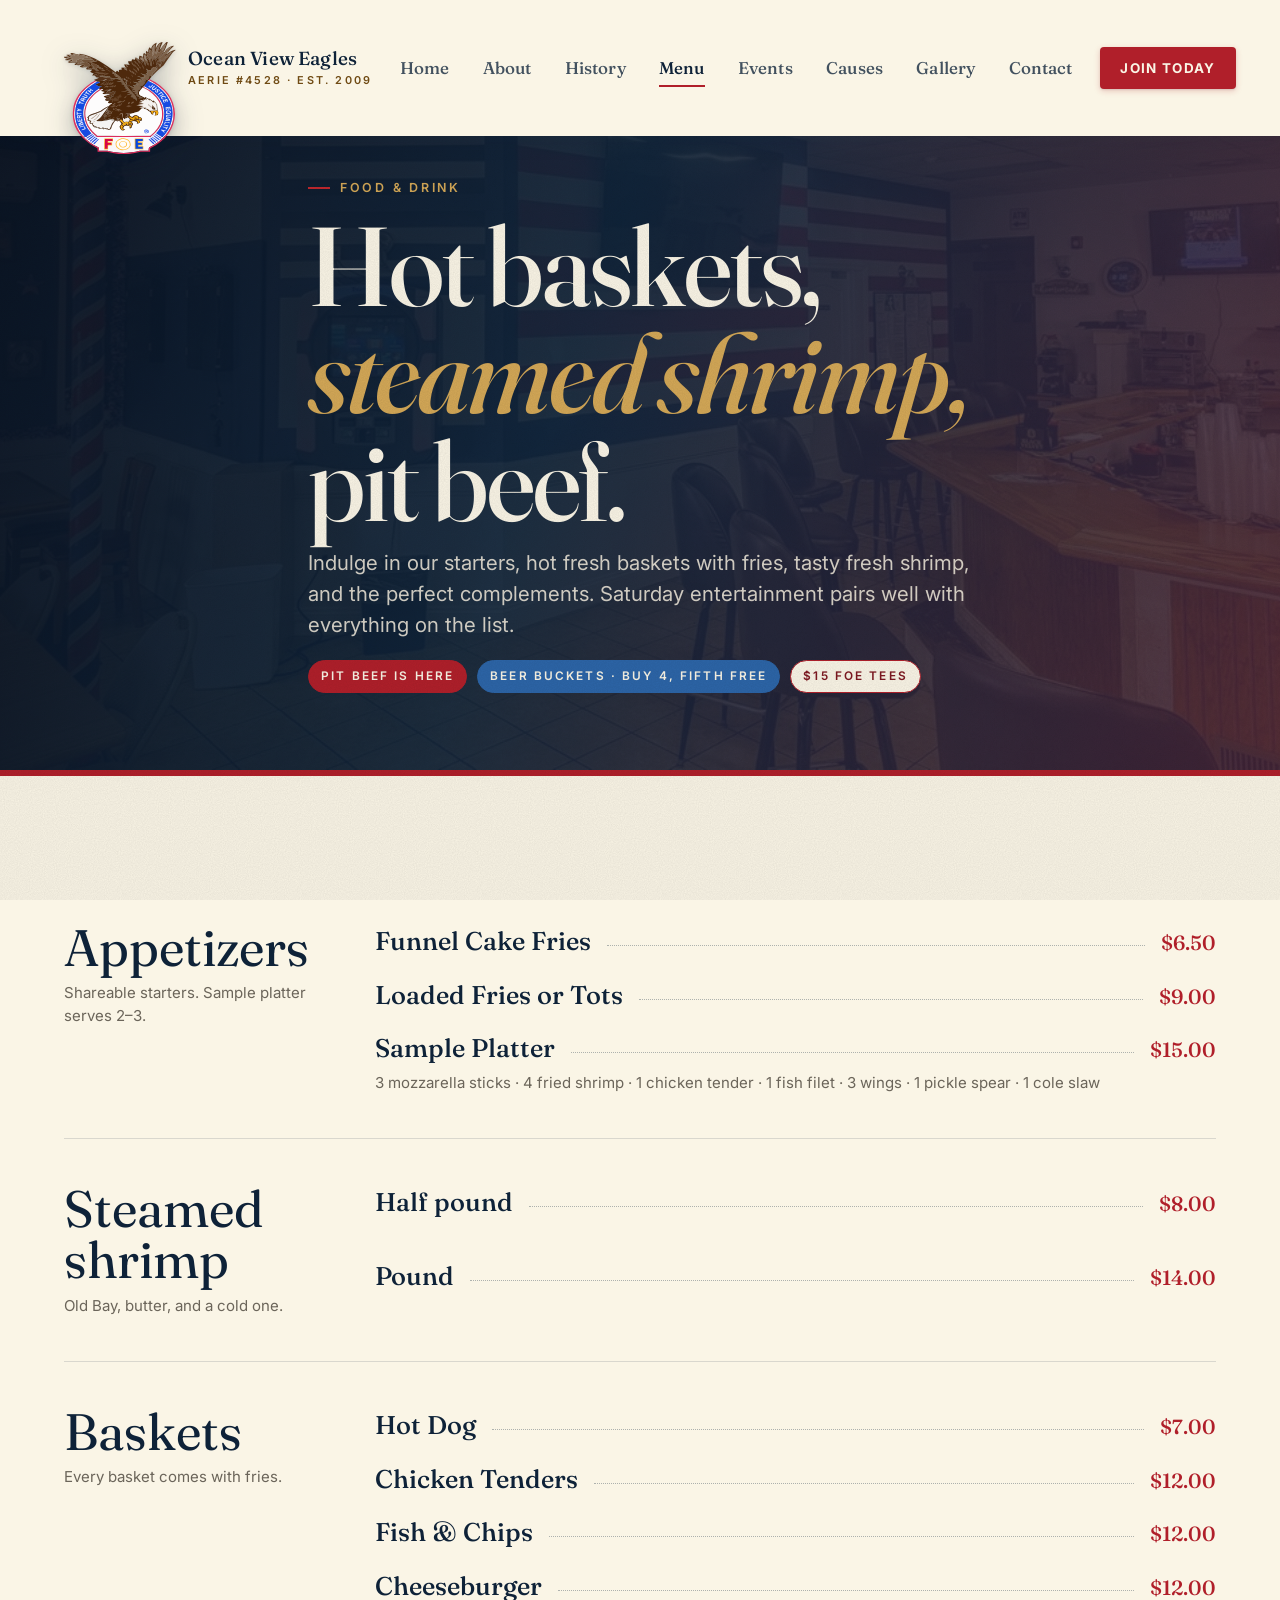
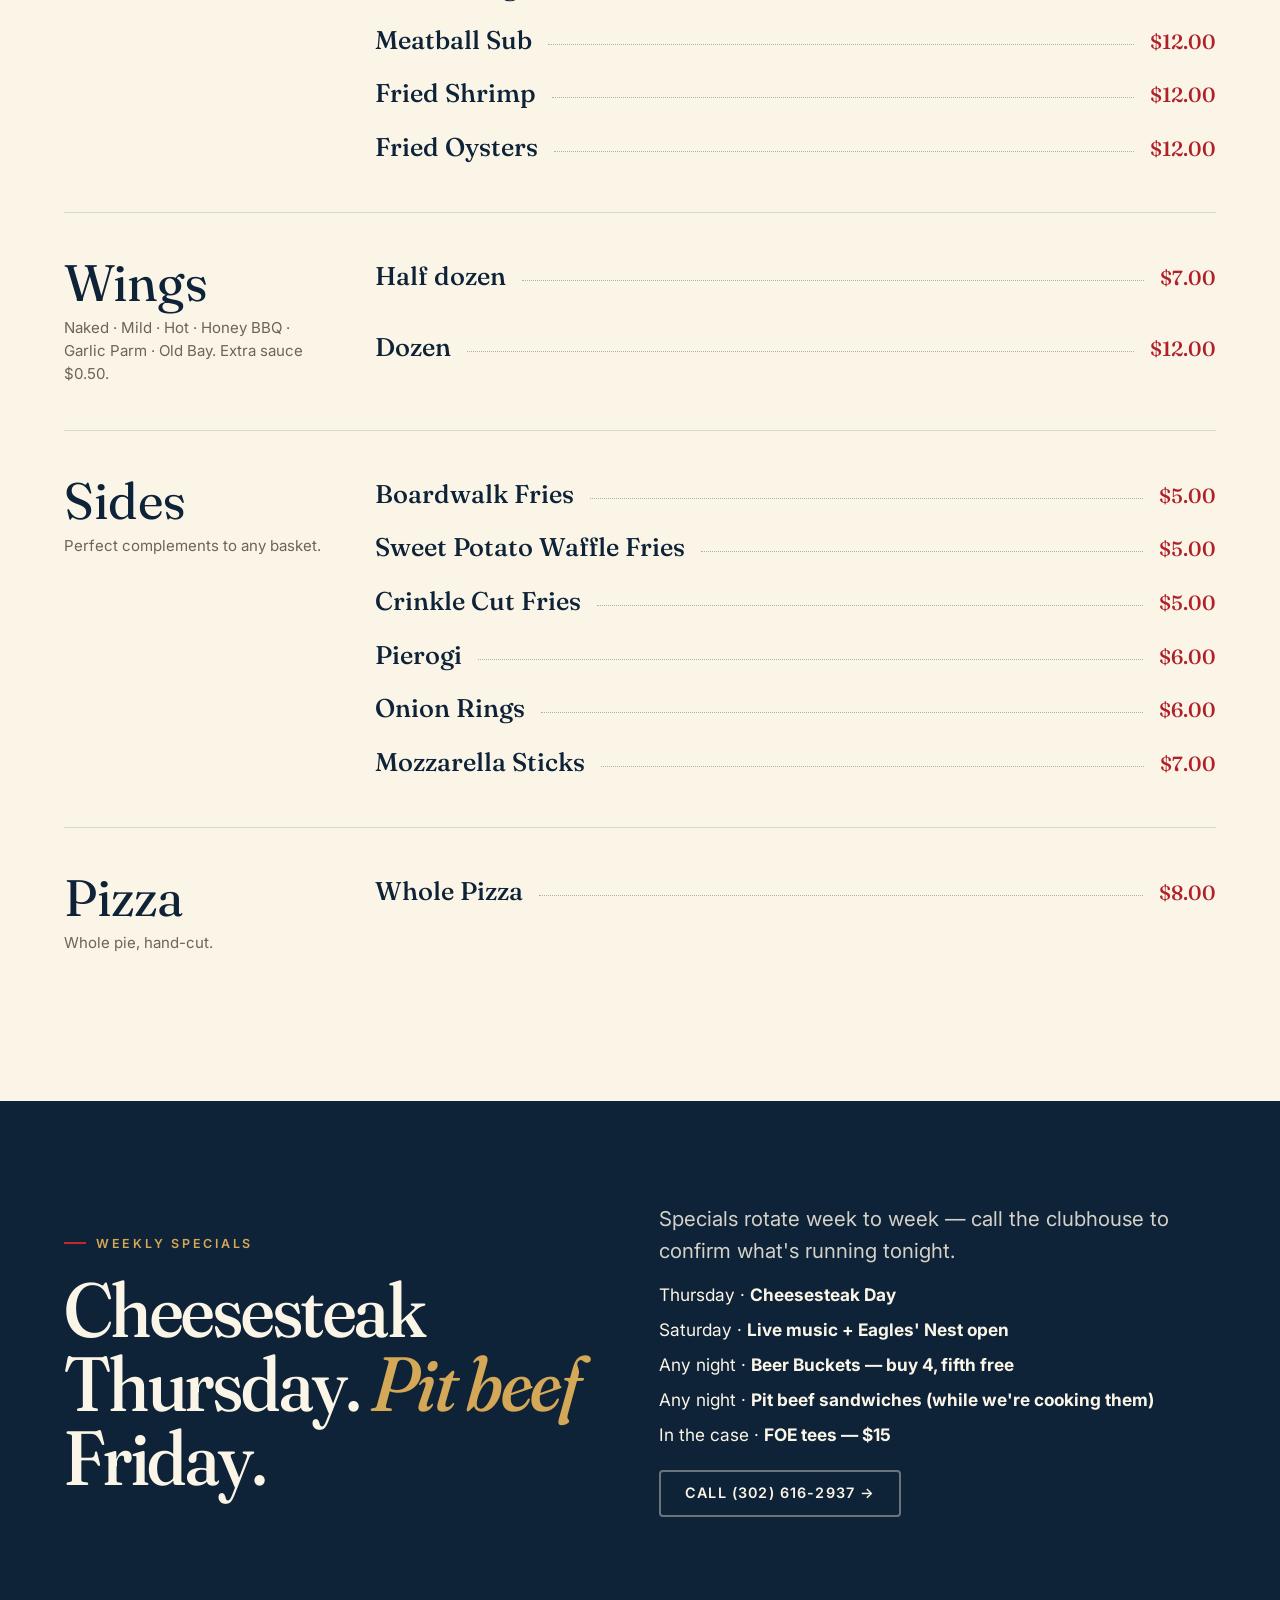
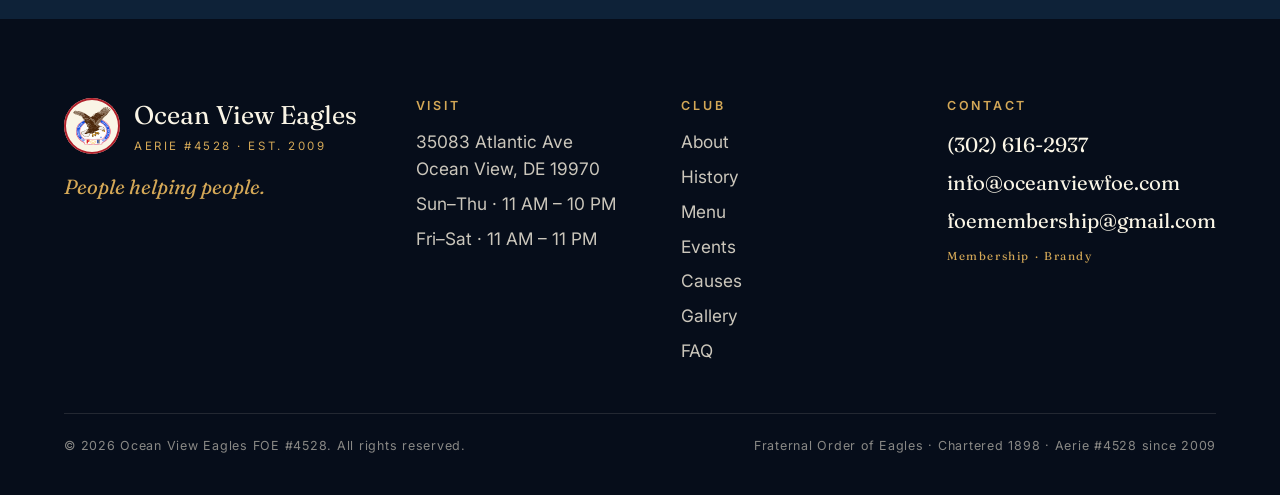
==== menu.html @ 16ee6c73 "Ocean View Eagles site — initial handover commit Co-Authored-By: Claude Fable 5 <noreply@anthropic.c" ====
<!doctype html>
<html lang="en">
<head>
<meta charset="utf-8">
<meta name="viewport" content="width=device-width, initial-scale=1">
<title>Menu · Ocean View Eagles #4528</title>
<meta name="description" content="Appetizers, baskets, wings, steamed shrimp, sides and pizza at Ocean View Eagles clubhouse. $15 FOE tees, pit beef, and Beer Buckets — buy four, fifth is free.">
<meta name="theme-color" content="#0E2238">
<meta property="og:title" content="Menu · Ocean View Eagles #4528">
<meta property="og:description" content="Baskets, wings, shrimp, pizza, and pit beef at Ocean View Eagles. Beer Buckets every night.">
<meta property="og:type" content="website">
<meta property="og:url" content="https://ove.muvebuilds.com/menu.html">
<meta property="og:image" content="https://ove.muvebuilds.com/assets/og/og-home.jpg">
<meta name="twitter:card" content="summary_large_image">
<meta name="twitter:title" content="Menu · Ocean View Eagles #4528">
<meta name="twitter:description" content="The full menu at Aerie #4528 — baskets, wings, shrimp, pit beef.">
<meta name="twitter:image" content="https://ove.muvebuilds.com/assets/og/og-home.jpg">
<link rel="preconnect" href="https://fonts.googleapis.com">
<link rel="preconnect" href="https://fonts.gstatic.com" crossorigin>
<link href="https://fonts.googleapis.com/css2?family=Fraunces:ital,opsz,wght,SOFT,WONK@0,9..144,400..600,0..100,0..1;1,9..144,400..600,0..100,0..1&family=Inter:wght@400;500;600;700&display=swap" rel="stylesheet">
<link rel="icon" href="assets/logos/logo.svg" type="image/svg+xml">
<link rel="stylesheet" href="assets/css/site.css?v=17">
</head>
<body>
<div class="grain" aria-hidden="true"></div>

<header class="nav">
  <div class="wrap nav__inner">
    <a href="index.html" class="nav__brand">
      <span class="nav__brand-seal"><img src="assets/logos/logo.svg" alt=""></span>
      <span>Ocean View Eagles<small>Aerie #4528 · Est. 2009</small></span>
    </a>
    <nav class="nav__menu" aria-label="Primary">
      <a class="nav__link" href="index.html">Home</a>
      <a class="nav__link" href="about.html">About</a>
      <a class="nav__link" href="history.html">History</a>
      <a class="nav__link" href="menu.html">Menu</a>
      <a class="nav__link" href="events.html">Events</a>
      <a class="nav__link" href="causes.html">Causes</a>
      <a class="nav__link" href="gallery.html">Gallery</a>
      <a class="nav__link" href="contact.html">Contact</a>
    </nav>
    <a class="nav__cta" href="contact.html">Join today</a>
    <button class="nav__burger" type="button" aria-label="Open menu" aria-expanded="false">
      <svg viewBox="0 0 24 24" fill="none" stroke="currentColor" stroke-width="2"><path d="M3 6h18M3 12h18M3 18h18"/></svg>
    </button>
  </div>
</header>

<section class="page-hero">
  <div class="page-hero__img-wrap"><img class="page-hero__img" src="assets/photos/club-gathering.jpg" alt=""></div>
  <div class="wrap page-hero__inner">
    <span class="eyebrow eyebrow--on-dark">Food & drink</span>
    <h1 class="page-hero__title">Hot baskets, <em>steamed shrimp,</em> pit beef.</h1>
    <p class="page-hero__sub">Indulge in our starters, hot fresh baskets with fries, tasty fresh shrimp, and the perfect complements. Saturday entertainment pairs well with everything on the list.</p>
    <div class="page-hero__meta">
      <span class="pill pill--solid-red">Pit beef is here</span>
      <span class="pill pill--solid-blue">Beer Buckets · buy 4, fifth free</span>
      <span class="pill">$15 FOE tees</span>
    </div>
  </div>
</section>

<section class="section section--paper">
  <div class="wrap">
    <div class="menu-category">
      <div>
        <h2 class="menu-category__heading">Appetizers</h2>
        <p class="menu-category__note">Shareable starters. Sample platter serves 2–3.</p>
      </div>
      <div class="menu-list">
        <div class="menu-row"><span class="menu-row__name">Funnel Cake Fries</span><span class="menu-row__dots"></span><span class="menu-row__price">$6.50</span></div>
        <div class="menu-row"><span class="menu-row__name">Loaded Fries or Tots</span><span class="menu-row__dots"></span><span class="menu-row__price">$9.00</span></div>
        <div>
          <div class="menu-row"><span class="menu-row__name">Sample Platter</span><span class="menu-row__dots"></span><span class="menu-row__price">$15.00</span></div>
          <span class="menu-row__note">3 mozzarella sticks · 4 fried shrimp · 1 chicken tender · 1 fish filet · 3 wings · 1 pickle spear · 1 cole slaw</span>
        </div>
      </div>
    </div>

    <div class="menu-category">
      <div>
        <h2 class="menu-category__heading">Steamed shrimp</h2>
        <p class="menu-category__note">Old Bay, butter, and a cold one.</p>
      </div>
      <div class="menu-list">
        <div class="menu-row"><span class="menu-row__name">Half pound</span><span class="menu-row__dots"></span><span class="menu-row__price">$8.00</span></div>
        <div class="menu-row"><span class="menu-row__name">Pound</span><span class="menu-row__dots"></span><span class="menu-row__price">$14.00</span></div>
      </div>
    </div>

    <div class="menu-category">
      <div>
        <h2 class="menu-category__heading">Baskets</h2>
        <p class="menu-category__note">Every basket comes with fries.</p>
      </div>
      <div class="menu-list">
        <div class="menu-row"><span class="menu-row__name">Hot Dog</span><span class="menu-row__dots"></span><span class="menu-row__price">$7.00</span></div>
        <div class="menu-row"><span class="menu-row__name">Chicken Tenders</span><span class="menu-row__dots"></span><span class="menu-row__price">$12.00</span></div>
        <div class="menu-row"><span class="menu-row__name">Fish & Chips</span><span class="menu-row__dots"></span><span class="menu-row__price">$12.00</span></div>
        <div class="menu-row"><span class="menu-row__name">Cheeseburger</span><span class="menu-row__dots"></span><span class="menu-row__price">$12.00</span></div>
        <div class="menu-row"><span class="menu-row__name">Meatball Sub</span><span class="menu-row__dots"></span><span class="menu-row__price">$12.00</span></div>
        <div class="menu-row"><span class="menu-row__name">Fried Shrimp</span><span class="menu-row__dots"></span><span class="menu-row__price">$12.00</span></div>
        <div class="menu-row"><span class="menu-row__name">Fried Oysters</span><span class="menu-row__dots"></span><span class="menu-row__price">$12.00</span></div>
      </div>
    </div>

    <div class="menu-category">
      <div>
        <h2 class="menu-category__heading">Wings</h2>
        <p class="menu-category__note">Naked · Mild · Hot · Honey BBQ · Garlic Parm · Old Bay. Extra sauce $0.50.</p>
      </div>
      <div class="menu-list">
        <div class="menu-row"><span class="menu-row__name">Half dozen</span><span class="menu-row__dots"></span><span class="menu-row__price">$7.00</span></div>
        <div class="menu-row"><span class="menu-row__name">Dozen</span><span class="menu-row__dots"></span><span class="menu-row__price">$12.00</span></div>
      </div>
    </div>

    <div class="menu-category">
      <div>
        <h2 class="menu-category__heading">Sides</h2>
        <p class="menu-category__note">Perfect complements to any basket.</p>
      </div>
      <div class="menu-list">
        <div class="menu-row"><span class="menu-row__name">Boardwalk Fries</span><span class="menu-row__dots"></span><span class="menu-row__price">$5.00</span></div>
        <div class="menu-row"><span class="menu-row__name">Sweet Potato Waffle Fries</span><span class="menu-row__dots"></span><span class="menu-row__price">$5.00</span></div>
        <div class="menu-row"><span class="menu-row__name">Crinkle Cut Fries</span><span class="menu-row__dots"></span><span class="menu-row__price">$5.00</span></div>
        <div class="menu-row"><span class="menu-row__name">Pierogi</span><span class="menu-row__dots"></span><span class="menu-row__price">$6.00</span></div>
        <div class="menu-row"><span class="menu-row__name">Onion Rings</span><span class="menu-row__dots"></span><span class="menu-row__price">$6.00</span></div>
        <div class="menu-row"><span class="menu-row__name">Mozzarella Sticks</span><span class="menu-row__dots"></span><span class="menu-row__price">$7.00</span></div>
      </div>
    </div>

    <div class="menu-category">
      <div>
        <h2 class="menu-category__heading">Pizza</h2>
        <p class="menu-category__note">Whole pie, hand-cut.</p>
      </div>
      <div class="menu-list">
        <div class="menu-row"><span class="menu-row__name">Whole Pizza</span><span class="menu-row__dots"></span><span class="menu-row__price">$8.00</span></div>
      </div>
    </div>
  </div>
</section>

<section class="section section--navy">
  <div class="wrap g2" style="align-items:center;">
    <div class="fade-up">
      <span class="eyebrow eyebrow--on-dark">Weekly specials</span>
      <h2 class="display display--large" style="color:var(--paper); margin-top:20px;">
        Cheesesteak Thursday. <em class="serif-italic" style="color:var(--gold-soft);">Pit beef</em> Friday.
      </h2>
    </div>
    <div class="fade-up fade-up-d-200">
      <p class="lede" style="color:rgba(246,239,223,.86);">Specials rotate week to week — call the clubhouse to confirm what's running tonight.</p>
      <ul class="foot__list" style="margin-top:16px; color:var(--paper);">
        <li>Thursday · <strong>Cheesesteak Day</strong></li>
        <li>Saturday · <strong>Live music + Eagles' Nest open</strong></li>
        <li>Any night · <strong>Beer Buckets — buy 4, fifth free</strong></li>
        <li>Any night · <strong>Pit beef sandwiches (while we're cooking them)</strong></li>
        <li>In the case · <strong>FOE tees — $15</strong></li>
      </ul>
      <div style="margin-top:22px;">
        <a class="btn btn--ghost-light" href="tel:+13026162937">Call (302) 616-2937 →</a>
      </div>
    </div>
  </div>
</section>

<footer class="foot">
  <div class="wrap">
    <div class="foot__grid">
      <div class="foot__brand">
        <div class="foot__brand-row">
          <span class="foot__brand-seal"><img src="assets/logos/logo.svg" alt=""></span>
          <span class="foot__brand-name">Ocean View Eagles<small>Aerie #4528 · Est. 2009</small></span>
        </div>
        <p class="foot__tag">People helping people.</p>
      </div>
      <div>
        <h4 class="foot__h">Visit</h4>
        <ul class="foot__list">
          <li><a href="https://maps.google.com/?q=35083+Atlantic+Ave+Ocean+View+DE" target="_blank" rel="noopener">35083 Atlantic Ave<br>Ocean View, DE 19970</a></li>
          <li>Sun–Thu · 11 AM – 10 PM</li>
          <li>Fri–Sat · 11 AM – 11 PM</li>
        </ul>
      </div>
      <div>
        <h4 class="foot__h">Club</h4>
        <ul class="foot__list">
          <li><a href="about.html">About</a></li>
          <li><a href="history.html">History</a></li>
          <li><a href="menu.html">Menu</a></li>
          <li><a href="events.html">Events</a></li>
          <li><a href="causes.html">Causes</a></li>
          <li><a href="gallery.html">Gallery</a></li>
          <li><a href="faq.html">FAQ</a></li>
        </ul>
      </div>
      <div class="foot__contact">
        <h4 class="foot__h">Contact</h4>
        <a href="tel:+13026162937">(302) 616-2937</a>
        <a href="mailto:info@oceanviewfoe.com">info@oceanviewfoe.com</a>
        <a href="mailto:foemembership@gmail.com">foemembership@gmail.com<br><span style="font-size:.72rem; letter-spacing:.14em; color:var(--gold-soft);">Membership · Brandy</span></a>
      </div>
    </div>
    <div class="foot__legal">
      <span>© <span data-year>2026</span> Ocean View Eagles FOE #4528. All rights reserved.</span>
      <span>Fraternal Order of Eagles · Chartered 1898 · Aerie #4528 since 2009</span>
    </div>
  </div>
</footer>

<script src="assets/js/site.js?v=15"></script>
</body>
</html>
---- assets/css/site.css ----
/* ========================================================================
   OCEAN VIEW EAGLES #4528 — SITE CSS
   Palette rule zero: RED · WHITE · BLUE (FOE / fraternal / Americana).
   Tokens live here; design-system/index.html renders them visibly.
   ======================================================================== */

/* ---------- TOKENS ---------- */
:root {
  /* Red-white-blue heritage core */
  --red-oxblood:   #B01F2A;
  --red-flag:      #C1272D;
  --red-deep:      #7E1820;
  --blue-heritage: #2C65A8;
  --blue-navy:     #0E2238;
  --blue-ink:      #060D1A;
  --white-pure:    #FFFFFF;
  --parchment:     #F6EFDF;
  --paper:         #FAF5E6;
  --paper-deep:    #E8DDBF;

  /* Accents — never lead */
  --brass:         #B8862E;
  --gold-soft:     #D4A857;
  --gold-deep:     #6F4A13;   /* AA ≥ 5.0 on paper */

  /* Neutrals */
  --ink:           #0A0A0A;
  --char:          #1A1A1A;
  --slate:         #3A3A3A;
  --stone:         #6B655A;
  --bone:          #EEE7D3;
  --line:          rgba(14,34,56,.14);
  --line-strong:   rgba(14,34,56,.32);

  /* Type */
  --f-display: "Fraunces", "Playfair Display", Georgia, serif;
  --f-body:    "Inter", -apple-system, BlinkMacSystemFont, "Segoe UI", Helvetica, Arial, sans-serif;

  /* Fluid scale */
  --fs-xs:   clamp(.72rem, .7rem + .1vw, .82rem);
  --fs-sm:   clamp(.84rem, .82rem + .15vw, .95rem);
  --fs-md:   clamp(.98rem, .95rem + .2vw, 1.08rem);
  --fs-lg:   clamp(1.1rem, 1.05rem + .3vw, 1.28rem);
  --fs-xl:   clamp(1.3rem, 1.2rem + .5vw, 1.6rem);
  --fs-2xl:  clamp(1.65rem, 1.4rem + 1.2vw, 2.2rem);
  --fs-3xl:  clamp(2.1rem, 1.6rem + 2.5vw, 3.2rem);
  --fs-4xl:  clamp(2.8rem, 2rem + 4vw, 4.8rem);
  --fs-5xl:  clamp(3.6rem, 2.4rem + 6vw, 7rem);
  --fs-6xl:  clamp(4.4rem, 2.6rem + 9vw, 10rem);

  /* Spacing */
  --px: clamp(24px, 5vw, 96px);
  --py-sm: clamp(48px, 6vw, 80px);
  --py-md: clamp(72px, 8vw, 128px);
  --py-lg: clamp(96px, 10vw, 180px);

  /* Radii (sharp americana — minimal rounding) */
  --r-xs: 2px;
  --r-sm: 4px;
  --r-md: 8px;

  /* Shadows */
  --sh-sm: 0 1px 2px rgba(6,13,26,.08), 0 2px 6px rgba(6,13,26,.06);
  --sh-md: 0 6px 18px rgba(6,13,26,.12), 0 2px 6px rgba(6,13,26,.08);
  --sh-lg: 0 18px 46px rgba(6,13,26,.16), 0 4px 12px rgba(6,13,26,.08);

  /* Transitions */
  --t-snap: 150ms cubic-bezier(.2,.7,.3,1);
  --t-base: 280ms cubic-bezier(.2,.7,.3,1);
  --t-slow: 560ms cubic-bezier(.2,.7,.3,1);

  --nav-h: 76px;
}

/* ---------- RESET ---------- */
*, *::before, *::after { box-sizing: border-box; }
html { -webkit-text-size-adjust: 100%; scroll-behavior: smooth; }
body {
  margin: 0;
  font-family: var(--f-body);
  font-size: var(--fs-md);
  line-height: 1.55;
  color: var(--ink);
  background: var(--paper);
  -webkit-font-smoothing: antialiased;
  -moz-osx-font-smoothing: grayscale;
  text-rendering: optimizeLegibility;
}
img, svg, video { display: block; max-width: 100%; height: auto; }
button { font: inherit; color: inherit; cursor: pointer; border: 0; background: transparent; }
a { color: inherit; text-decoration: none; transition: color var(--t-base); }
ul, ol { margin: 0; padding: 0; list-style: none; }
h1, h2, h3, h4, h5, h6, p { margin: 0; }

/* ---------- TYPOGRAPHY ---------- */
.eyebrow {
  font-family: var(--f-body);
  font-size: var(--fs-xs);
  font-weight: 600;
  letter-spacing: .22em;
  text-transform: uppercase;
  color: var(--gold-deep);
  display: inline-flex;
  align-items: center;
  gap: 10px;
}
.eyebrow::before {
  content: "";
  width: 22px;
  height: 2px;
  background: var(--red-oxblood);
}
.eyebrow--on-dark { color: var(--gold-soft); }
.eyebrow--on-dark::before { background: var(--red-flag); }

.display {
  font-family: var(--f-display);
  font-weight: 500;
  font-optical-sizing: auto;
  font-variation-settings: "opsz" 144, "SOFT" 50, "WONK" 0;
  line-height: .96;
  letter-spacing: -.02em;
  color: var(--blue-navy);
}
.display--mega     { font-size: var(--fs-6xl); }
.display--huge     { font-size: var(--fs-5xl); }
.display--large    { font-size: var(--fs-4xl); }
.display--medium   { font-size: var(--fs-3xl); line-height: 1.02; }
.display--small    { font-size: var(--fs-2xl); line-height: 1.05; }
.display--italic   { font-style: italic; font-variation-settings: "opsz" 144, "SOFT" 100, "WONK" 1; }

.lede {
  font-family: var(--f-body);
  font-size: var(--fs-lg);
  line-height: 1.55;
  color: var(--slate);
}
.body-lg { font-size: var(--fs-lg); }
.body-sm { font-size: var(--fs-sm); color: var(--slate); }

.rev-line {
  display: block;
  overflow: hidden;
  padding: .08em 0 .22em;
}
.rev-line > span {
  display: inline-block;
  transform: translateY(105%);
  transition: transform 900ms cubic-bezier(.2,.7,.3,1);
}
.rev-in .rev-line > span,
.rev-line.rev-in > span { transform: translateY(0); }

.serif-italic { font-family: var(--f-display); font-style: italic; }

/* ---------- LAYOUT ---------- */
.wrap {
  width: 100%;
  max-width: 1440px;
  margin-inline: auto;
  padding-inline: var(--px);
}
.wrap--narrow { max-width: 980px; }
.wrap--wide   { max-width: 1680px; }

.section {
  /* NOTE: use long-hand padding so .wrap gutters never get reset */
  padding-top: var(--py-md);
  padding-bottom: var(--py-md);
  position: relative;
}
.section--sm { padding-top: var(--py-sm); padding-bottom: var(--py-sm); }
.section--lg { padding-top: var(--py-lg); padding-bottom: var(--py-lg); }
.section--paper    { background: var(--paper); color: var(--ink); }
.section--parchment{ background: var(--parchment); color: var(--ink); }
.section--navy     { background: var(--blue-navy); color: var(--paper); }
.section--ink      { background: var(--blue-ink); color: var(--paper); }
.section--red      { background: var(--red-oxblood); color: var(--paper); }
.section--bone     { background: var(--bone); color: var(--ink); }

.tricolor-divider {
  height: 8px;
  display: flex;
  width: 100%;
}
.tricolor-divider > span { flex: 1 1 0; }
.tricolor-divider > span:nth-child(1) { background: var(--red-oxblood); }
.tricolor-divider > span:nth-child(2) { background: var(--paper); }
.tricolor-divider > span:nth-child(3) { background: var(--blue-heritage); }
.section--navy .tricolor-divider > span:nth-child(2),
.section--ink  .tricolor-divider > span:nth-child(2),
.section--red  .tricolor-divider > span:nth-child(2) { background: var(--parchment); }

/* ---------- GRAIN ---------- */
.grain {
  position: fixed;
  inset: 0;
  pointer-events: none;
  z-index: 9;
  mix-blend-mode: multiply;
  opacity: .35;
  background-image: url("data:image/svg+xml;utf8,<svg xmlns='http://www.w3.org/2000/svg' width='180' height='180'><filter id='n'><feTurbulence type='fractalNoise' baseFrequency='0.92' numOctaves='2' stitchTiles='stitch'/><feColorMatrix values='0 0 0 0 0  0 0 0 0 0  0 0 0 0 0  0 0 0 0.42 0'/></filter><rect width='100%' height='100%' filter='url(%23n)' opacity='0.55'/></svg>");
}

/* ---------- NAV ---------- */
.nav {
  position: fixed;
  inset: 0 0 auto 0;
  z-index: 50;
  background: var(--paper);
  color: var(--blue-navy);
  box-shadow: 0 1px 0 rgba(14, 34, 56, .08), 0 6px 22px rgba(14, 34, 56, .07);
  transition: box-shadow var(--t-base);
  overflow: visible;
}
.nav--scrolled {
  box-shadow: 0 1px 0 rgba(14, 34, 56, .1), 0 10px 28px rgba(14, 34, 56, .12);
}
.nav__inner {
  min-height: var(--nav-h);
  display: flex;
  align-items: center;
  justify-content: space-between;
  gap: clamp(12px, 2vw, 24px);
  padding-block: 12px;
}
.nav__brand {
  display: flex;
  align-items: center;
  gap: 12px;
  font-family: var(--f-display);
  font-weight: 500;
  font-size: 1.18rem;
  letter-spacing: .01em;
  color: var(--blue-navy);
  white-space: nowrap;
  flex: 0 0 auto;
  min-width: 0;
}
.nav__brand > span:last-child {
  display: flex;
  flex-direction: column;
  line-height: 1.1;
}
.nav__brand-seal {
  width: 112px;
  height: 112px;
  display: grid;
  place-items: center;
  flex: 0 0 112px;
  background: transparent;
  border: 0;
  box-shadow: none;
  border-radius: 0;
  transform: translateY(30px);
  pointer-events: auto;
}
.nav__brand-seal img {
  width: 112px;
  height: 112px;
  filter: drop-shadow(0 8px 14px rgba(14,34,56,.28)) drop-shadow(0 1px 2px rgba(14,34,56,.2));
}
.nav__brand small {
  display: block;
  font-family: var(--f-body);
  font-weight: 600;
  font-size: .68rem;
  letter-spacing: .2em;
  text-transform: uppercase;
  color: var(--gold-deep);
  white-space: nowrap;
  margin-top: 6px;
}
.nav__brand > span:last-child { line-height: 1.05; }
:root { --nav-h: 76px; }
@media (max-width: 1040px) {
  .nav__brand-seal { width: 96px; height: 96px; flex-basis: 96px; transform: translateY(24px); }
  .nav__brand-seal img { width: 96px; height: 96px; }
}
/* Mobile: no overhang — logo sits inside the header, normal vertical center */
@media (max-width: 900px) {
  .nav__brand-seal {
    width: 48px;
    height: 48px;
    flex-basis: 48px;
    transform: none;
  }
  .nav__brand-seal img {
    width: 48px;
    height: 48px;
    filter: drop-shadow(0 1px 2px rgba(14,34,56,.18));
  }
  .hero { padding-top: calc(var(--nav-h) + 24px); }
  .page-hero { padding-top: calc(var(--nav-h) + clamp(32px, 6vw, 56px)); }
}
@media (max-width: 1180px) {
  .nav__brand { font-size: 1rem; gap: 10px; }
  .nav__brand small { font-size: .62rem; letter-spacing: .16em; }
}
@media (max-width: 1040px) {
  .nav__brand small { display: none; }
}
.nav__menu {
  display: flex;
  gap: clamp(14px, 2vw, 28px);
  align-items: center;
}
.nav__link {
  font-family: var(--f-display);
  font-size: 1.06rem;
  font-weight: 500;
  letter-spacing: .005em;
  color: rgba(14, 34, 56, .78);
  padding: 10px 4px;
  position: relative;
}
.nav__link::after {
  content: "";
  position: absolute;
  left: 4px;
  right: 4px;
  bottom: 4px;
  height: 2px;
  background: var(--red-oxblood);
  transform: scaleX(0);
  transform-origin: left center;
  transition: transform var(--t-base);
}
.nav__link:hover { color: var(--red-oxblood); }
.nav__link:hover::after,
.nav__link[aria-current="page"]::after { transform: scaleX(1); }
.nav__link[aria-current="page"] { color: var(--blue-navy); }
.nav__cta {
  display: inline-flex;
  align-items: center;
  gap: 8px;
  background: var(--red-oxblood);
  color: var(--paper);
  padding: 11px 20px;
  border-radius: var(--r-sm);
  font-family: var(--f-body);
  font-weight: 700;
  font-size: .84rem;
  letter-spacing: .1em;
  text-transform: uppercase;
  box-shadow: 0 2px 6px rgba(176,31,42,.22), 0 1px 2px rgba(14,34,56,.1);
  transition: transform var(--t-base), background-color var(--t-base), box-shadow var(--t-base);
  white-space: nowrap;
  flex: 0 0 auto;
}
.nav__cta:hover {
  background: var(--red-flag);
  transform: translateY(-1px);
  box-shadow: var(--sh-md);
}
.nav__burger { display: none; }

/* Injected mobile-drawer footer — hidden by default (only shows inside the mobile drawer) */
.nav__menu-foot { display: none; }

/* Burger — only visible on small */
@media (max-width: 900px) {
  .nav__burger {
    display: flex;
    align-items: center;
    justify-content: center;
    width: 44px;
    height: 44px;
    padding: 0;
    background: var(--blue-navy);
    color: var(--paper);
    border-radius: 6px;
    border: 2px solid var(--blue-navy);
    box-shadow: var(--sh-sm);
    position: relative;
    z-index: 60;
    transition: background var(--t-base), border-color var(--t-base), color var(--t-base);
  }
  .nav__burger-bars {
    width: 20px;
    height: 14px;
    position: relative;
    display: block;
    flex: 0 0 auto;
  }
  .nav__burger-bars::before,
  .nav__burger-bars::after,
  .nav__burger-bars > span {
    content: "";
    position: absolute;
    left: 0;
    right: 0;
    height: 2.4px;
    background: currentColor;
    border-radius: 2px;
    transition: transform var(--t-base), opacity var(--t-base), top var(--t-base), bottom var(--t-base), background var(--t-base);
  }
  .nav__burger-bars::before { top: 0; }
  .nav__burger-bars > span   { top: calc(50% - 1.2px); }
  .nav__burger-bars::after  { bottom: 0; }
  .nav__burger[aria-expanded="true"] {
    background: var(--red-oxblood);
    border-color: var(--red-oxblood);
    color: var(--paper);
  }
  .nav__burger[aria-expanded="true"] .nav__burger-bars::before {
    top: calc(50% - 1.2px); transform: rotate(45deg);
  }
  .nav__burger[aria-expanded="true"] .nav__burger-bars::after {
    bottom: calc(50% - 1.2px); transform: rotate(-45deg);
  }
  .nav__burger[aria-expanded="true"] .nav__burger-bars > span { opacity: 0; }

  /* Close the main menu — we'll open it as a drawer */
  .nav__menu { display: none; }

  /* Drawer — !important because desktop .nav__menu sets align-items:center */
  .nav__menu.is-open {
    display: flex !important;
    flex-direction: column !important;
    align-items: stretch !important;
    justify-content: flex-start !important;
    position: fixed !important;
    inset: var(--nav-h) 0 0 0 !important;
    width: 100vw;
    height: calc(100vh - var(--nav-h));
    max-height: calc(100vh - var(--nav-h));
    background: var(--blue-ink);
    padding: 10px 0 0;
    margin: 0;
    gap: 0;
    box-shadow: 0 20px 50px rgba(0,0,0,.4);
    overflow-y: auto;
    overscroll-behavior: contain;
    border-top: 4px solid var(--red-oxblood);
    z-index: 55;
  }
  .nav__menu.is-open::before {
    content: "";
    display: block;
    height: 2px;
    margin: 0 0 8px;
    background: linear-gradient(90deg, var(--red-oxblood) 0 33%, var(--paper) 33% 66%, var(--blue-heritage) 66% 100%);
    opacity: .7;
  }
  .nav__menu.is-open .nav__link {
    display: flex;
    align-items: center;
    justify-content: space-between;
    padding: 18px var(--px);
    font-family: var(--f-display);
    font-size: 1.55rem;
    font-weight: 500;
    color: var(--paper);
    letter-spacing: -.01em;
    border-bottom: 1px solid rgba(246, 239, 223, .08);
    line-height: 1.15;
    opacity: 0;
    transform: translateX(-14px);
    animation: drawer-in 400ms cubic-bezier(.2,.7,.3,1) forwards;
  }
  .nav__menu.is-open .nav__link:nth-child(1) { animation-delay: 50ms; }
  .nav__menu.is-open .nav__link:nth-child(2) { animation-delay: 90ms; }
  .nav__menu.is-open .nav__link:nth-child(3) { animation-delay: 130ms; }
  .nav__menu.is-open .nav__link:nth-child(4) { animation-delay: 170ms; }
  .nav__menu.is-open .nav__link:nth-child(5) { animation-delay: 210ms; }
  .nav__menu.is-open .nav__link:nth-child(6) { animation-delay: 250ms; }
  .nav__menu.is-open .nav__link:nth-child(7) { animation-delay: 290ms; }
  .nav__menu.is-open .nav__link:nth-child(8) { animation-delay: 330ms; }

  .nav__menu.is-open .nav__link::after {
    content: "→";
    color: var(--gold-soft);
    font-size: 1.1rem;
    font-family: var(--f-body);
    opacity: .5;
    transition: transform var(--t-base), opacity var(--t-base);
    position: static;
    background: none;
    transform: none;
  }
  .nav__menu.is-open .nav__link:hover { background: rgba(176, 31, 42, .22); color: var(--paper); }
  .nav__menu.is-open .nav__link:hover::after { transform: translateX(4px); opacity: 1; }
  .nav__menu.is-open .nav__link[aria-current="page"] {
    background: rgba(176, 31, 42, .14);
  }
  .nav__menu.is-open .nav__link[aria-current="page"]::after { color: var(--red-flag); opacity: 1; }

  .nav__menu.is-open .nav__menu-foot {
    display: grid;
    margin-top: auto;
    padding: 24px var(--px) calc(24px + env(safe-area-inset-bottom));
    background: rgba(6, 13, 26, .4);
    border-top: 1px solid rgba(246, 239, 223, .08);
    gap: 18px;
    opacity: 0;
    transform: translateY(8px);
    animation: drawer-in 400ms cubic-bezier(.2,.7,.3,1) forwards;
    animation-delay: 340ms;
  }
  .nav__menu-foot__cta {
    display: flex;
    align-items: center;
    justify-content: center;
    gap: 8px;
    background: var(--red-oxblood);
    color: var(--paper);
    padding: 16px 22px;
    border-radius: 6px;
    font-family: var(--f-body);
    font-weight: 700;
    font-size: .9rem;
    letter-spacing: .12em;
    text-transform: uppercase;
    box-shadow: var(--sh-md);
  }
  .nav__menu-foot__cta::after {
    content: "→";
    color: var(--paper);
  }
  .nav__menu-foot__contact {
    display: grid;
    gap: 6px;
    font-family: var(--f-body);
    font-size: .92rem;
    color: rgba(246, 239, 223, .75);
  }
  .nav__menu-foot__contact a { color: var(--paper); font-weight: 600; }
  .nav__menu-foot__contact small {
    display: block;
    margin-top: 6px;
    font-size: .72rem;
    letter-spacing: .22em;
    text-transform: uppercase;
    color: var(--gold-soft);
  }

  @keyframes drawer-in {
    to { opacity: 1; transform: translateX(0) translateY(0); }
  }

  body.nav-open { overflow: hidden; }
}

@media (max-width: 720px) {
  .nav__cta { display: none; }
}

/* ---------- BUTTONS ---------- */
.btn {
  display: inline-flex;
  align-items: center;
  gap: 10px;
  padding: 14px 24px;
  font-family: var(--f-body);
  font-weight: 600;
  font-size: .9rem;
  letter-spacing: .08em;
  text-transform: uppercase;
  border-radius: var(--r-sm);
  transition: transform var(--t-base), background-color var(--t-base), color var(--t-base), box-shadow var(--t-base), border-color var(--t-base);
  box-shadow: var(--sh-sm);
  line-height: 1;
  cursor: pointer;
  border: 2px solid transparent;
}
.btn svg { width: 16px; height: 16px; }
.btn:hover { transform: translateY(-1px); box-shadow: var(--sh-md); }
.btn--primary {
  background: var(--red-oxblood);
  color: var(--paper);
}
.btn--primary:hover { background: var(--red-flag); }
.btn--secondary {
  background: var(--blue-navy);
  color: var(--paper);
}
.btn--secondary:hover { background: var(--blue-heritage); }
.btn--ghost-light {
  background: transparent;
  color: var(--paper);
  border-color: rgba(246, 239, 223, .4);
  box-shadow: none;
}
.btn--ghost-light:hover {
  background: var(--paper);
  color: var(--blue-navy);
  border-color: var(--paper);
}
.btn--ghost-dark {
  background: transparent;
  color: var(--blue-navy);
  border-color: var(--blue-navy);
  box-shadow: none;
}
.btn--ghost-dark:hover {
  background: var(--blue-navy);
  color: var(--paper);
}
.btn--link {
  background: transparent;
  color: var(--red-oxblood);
  box-shadow: none;
  padding: 8px 0;
  border-radius: 0;
  border-bottom: 2px solid var(--red-oxblood);
}
.btn--link:hover {
  background: transparent;
  color: var(--red-deep);
  transform: none;
  box-shadow: none;
}

/* ---------- PILLS / TAGS ---------- */
.pill {
  display: inline-flex;
  align-items: center;
  gap: 8px;
  font-family: var(--f-body);
  font-weight: 600;
  font-size: .74rem;
  letter-spacing: .18em;
  text-transform: uppercase;
  padding: 6px 12px;
  border-radius: 999px;
  background: var(--paper);
  color: var(--red-deep);
  border: 1.5px solid var(--red-oxblood);
}
.pill--blue { color: var(--blue-navy); border-color: var(--blue-heritage); }
.pill--gold { color: var(--gold-deep); border-color: var(--gold-soft); }
.pill--solid-red   { background: var(--red-oxblood); color: var(--paper); border-color: var(--red-oxblood); }
.pill--solid-blue  { background: var(--blue-heritage); color: var(--paper); border-color: var(--blue-heritage); }
.pill--solid-navy  { background: var(--blue-navy); color: var(--paper); border-color: var(--blue-navy); }

/* ---------- HERO (editorial split + slider) ---------- */
.hero {
  position: relative;
  background: var(--paper);
  padding-top: calc(var(--nav-h) + clamp(56px, 6vw, 96px));
  overflow: hidden;
  border-bottom: 8px solid var(--red-oxblood);
}
.hero__grid {
  display: grid;
  grid-template-columns: minmax(0, 1fr) minmax(0, 1.15fr);
  gap: clamp(24px, 4vw, 64px);
  align-items: center;
  min-height: 62vh;
  padding-bottom: clamp(48px, 5vw, 72px);
}
.hero__text {
  padding-bottom: 0;
  position: relative;
  z-index: 2;
}
.hero__media {
  position: relative;
  overflow: visible;
}
.hero__frame {
  position: relative;
  aspect-ratio: 6 / 5;
  max-height: 540px;
  background: var(--blue-navy);
  border-radius: 2px;
  overflow: hidden;
  box-shadow: var(--sh-lg);
}
.hero__frame::after {
  content: "";
  position: absolute;
  inset: 0;
  pointer-events: none;
  background: linear-gradient(180deg, rgba(6,13,26,0) 40%, rgba(6,13,26,.55) 100%);
}
.hero__frame-badge {
  position: absolute;
  top: 18px;
  left: 18px;
  z-index: 3;
  background: var(--red-oxblood);
  color: var(--paper);
  padding: 9px 14px;
  border-radius: var(--r-xs);
  font-size: .7rem;
  font-weight: 700;
  letter-spacing: .2em;
  text-transform: uppercase;
  box-shadow: var(--sh-md);
}

.hero__slide {
  position: absolute;
  inset: 0;
  opacity: 0;
  transition: opacity 900ms cubic-bezier(.2,.7,.3,1);
  pointer-events: none;
}
.hero__slide--active { opacity: 1; pointer-events: auto; }
.hero__slide-img {
  position: absolute;
  inset: 0;
  width: 100%;
  height: 100%;
  object-fit: cover;
  transform: scale(1.08);
  transition: transform 9s linear;
}
.hero__slide--active .hero__slide-img {
  transform: scale(1);
}

.hero__text-slide {
  display: none;
}
.hero__text-slide--active { display: block; }

.hero__controls {
  position: absolute;
  left: 0; right: 0;
  bottom: 0;
  padding: 20px var(--px);
  display: flex;
  align-items: center;
  gap: 18px;
  z-index: 4;
  background: linear-gradient(180deg, transparent 0, rgba(6,13,26,.5) 100%);
  color: var(--paper);
}
.hero__progress {
  flex: 1 1 auto;
  height: 2px;
  background: rgba(246,239,223,.25);
  position: relative;
  overflow: hidden;
}
.hero__progress-fill {
  position: absolute;
  inset: 0 auto 0 0;
  width: 0%;
  background: var(--red-flag);
  transition: width .2s linear;
}
.hero__dots { display: flex; gap: 6px; }
.hero__dot {
  width: 28px;
  height: 2px;
  background: rgba(246,239,223,.35);
  cursor: pointer;
  transition: background var(--t-base), height var(--t-base);
  border: 0;
  padding: 0;
}
.hero__dot:hover,
.hero__dot--active { background: var(--paper); height: 3px; }

.hero__arrow {
  position: absolute;
  top: 50%;
  z-index: 6;
  width: 56px;
  height: 56px;
  display: grid;
  place-items: center;
  background: var(--paper);
  color: var(--blue-navy);
  border: 2px solid var(--blue-navy);
  border-radius: 6px;
  cursor: pointer;
  transform: translateY(-50%);
  box-shadow: var(--sh-md);
  transition: background var(--t-base), border-color var(--t-base), color var(--t-base), transform var(--t-base), box-shadow var(--t-base);
}
.hero__arrow svg { width: 22px; height: 22px; stroke-width: 2.4; }
.hero__arrow::after {
  content: "";
  position: absolute;
  inset: 0;
  border-radius: 6px;
  background: var(--red-oxblood);
  opacity: 0;
  transition: opacity var(--t-base);
  z-index: -1;
}
.hero__arrow:hover {
  background: var(--red-oxblood);
  border-color: var(--red-oxblood);
  color: var(--paper);
  box-shadow: var(--sh-lg);
}
.hero__arrow:hover.hero__arrow--prev { transform: translateY(-50%) translateX(-3px); }
.hero__arrow:hover.hero__arrow--next { transform: translateY(-50%) translateX(3px); }
.hero__arrow:focus-visible {
  outline: 2px solid var(--red-flag);
  outline-offset: 3px;
}
.hero__arrow--prev { left: -28px; }
.hero__arrow--next { right: -28px; }

@media (max-width: 1100px) {
  .hero__arrow { width: 48px; height: 48px; }
  .hero__arrow--prev { left: -24px; }
  .hero__arrow--next { right: -24px; }
}
@media (max-width: 880px) {
  /* Image stacks above text — arrows move inside the frame's edges */
  .hero__arrow { width: 44px; height: 44px; }
  .hero__arrow--prev { left: 10px; }
  .hero__arrow--next { right: 10px; }
}

.hero__ctas {
  display: flex;
  flex-wrap: wrap;
  gap: 12px;
  margin-top: 28px;
}

.hero__h1 {
  font-size: var(--fs-5xl);
  line-height: .94;
  letter-spacing: -.02em;
  color: var(--blue-navy);
  font-family: var(--f-display);
  font-weight: 500;
  margin-top: 18px;
}
.hero__h1 em {
  font-style: italic;
  color: var(--red-oxblood);
  font-variation-settings: "opsz" 144, "SOFT" 100;
}
.hero__sub {
  margin-top: 22px;
  max-width: 54ch;
  font-size: var(--fs-lg);
  color: var(--slate);
  line-height: 1.5;
}

@media (max-width: 880px) {
  .hero__grid { grid-template-columns: 1fr; min-height: auto; }
  .hero__frame { order: -1; aspect-ratio: 5 / 4; margin-top: 8px; }
  .hero__text { padding-bottom: 40px; }
  .hero { border-bottom-width: 6px; }
}

/* ---------- MOTTO MARQUEE ---------- */
.marquee {
  background: var(--blue-navy);
  color: var(--paper);
  border-block: 2px solid var(--red-oxblood);
  overflow: hidden;
  padding: clamp(26px, 4vw, 44px) 0;
  position: relative;
}
.marquee--paper { background: var(--paper); color: var(--blue-navy); }
.marquee__track {
  display: flex;
  gap: 56px;
  white-space: nowrap;
  animation: marquee-scroll 38s linear infinite;
  will-change: transform;
  font-family: var(--f-display);
  font-weight: 500;
  font-size: clamp(2.2rem, 4vw, 4rem);
  line-height: 1;
  letter-spacing: -.01em;
}
.marquee__track > span {
  display: inline-flex;
  align-items: center;
  gap: 56px;
}
.marquee__track > span::after {
  content: "★";
  color: var(--red-flag);
  font-size: .7em;
  transform: translateY(-0.1em);
}
.marquee:hover .marquee__track { animation-play-state: paused; }

@keyframes marquee-scroll {
  from { transform: translate3d(0,0,0); }
  to   { transform: translate3d(-50%,0,0); }
}

/* ---------- HERITAGE (Roman + Arabic numeral block) ---------- */
.heritage {
  background: var(--blue-ink);
  color: var(--paper);
  position: relative;
  overflow: hidden;
}
.heritage::before {
  content: "";
  position: absolute;
  inset: 0;
  background: radial-gradient(1200px 420px at 50% 0%, rgba(184,134,46,.18), transparent 60%);
  pointer-events: none;
}
.heritage__grid {
  display: grid;
  grid-template-columns: 1fr 1fr;
  gap: clamp(24px, 6vw, 96px);
  align-items: center;
  position: relative;
  z-index: 1;
}
.heritage__col h3 {
  font-size: var(--fs-xs);
  font-weight: 600;
  letter-spacing: .28em;
  text-transform: uppercase;
  color: var(--gold-soft);
  margin-bottom: 10px;
}
.heritage__roman {
  font-family: var(--f-display);
  font-weight: 400;
  font-size: var(--fs-5xl);
  line-height: 1;
  letter-spacing: .02em;
  color: var(--paper);
}
.heritage__arabic {
  font-family: var(--f-display);
  font-style: italic;
  font-weight: 400;
  font-size: var(--fs-xl);
  color: var(--gold-soft);
  margin-top: 8px;
}
.heritage__body {
  font-size: var(--fs-lg);
  color: rgba(246, 239, 223, .82);
  max-width: 52ch;
  line-height: 1.55;
}
.heritage__rule {
  height: 2px;
  width: 88px;
  background: var(--red-flag);
  margin: 18px 0 22px;
}
@media (max-width: 820px) {
  .heritage__grid { grid-template-columns: 1fr; gap: clamp(28px, 7vw, 48px); }
  .heritage__col { padding: 20px 0 8px; position: relative; }
  .heritage__col + .heritage__col { border-top: 1px solid rgba(246,239,223,.12); padding-top: 32px; }
  .heritage__roman {
    font-size: clamp(2.4rem, 10vw, 4rem);
    word-break: break-word;
    overflow-wrap: anywhere;
    letter-spacing: .01em;
  }
  .heritage__arabic { font-size: var(--fs-md); margin-top: 6px; }
  .heritage__col h3 { margin-bottom: 4px; }
  .heritage__rule { margin: 14px 0 16px; }
  .heritage__body { font-size: var(--fs-md); }
}

/* ---------- SEAL MOMENT ---------- */
.seal {
  background: var(--parchment);
  position: relative;
  overflow: hidden;
}
.seal::before {
  content: "";
  position: absolute;
  inset: 0;
  background-image:
    repeating-linear-gradient(0deg, rgba(111,74,19,.04) 0, rgba(111,74,19,.04) 1px, transparent 1px, transparent 4px),
    repeating-linear-gradient(90deg, rgba(111,74,19,.04) 0, rgba(111,74,19,.04) 1px, transparent 1px, transparent 4px);
  pointer-events: none;
}
.seal__inner {
  display: grid;
  place-items: center;
  text-align: center;
  padding: var(--py-lg) var(--px);
  gap: 24px;
  position: relative;
  z-index: 1;
}
.seal__mark {
  width: clamp(220px, 28vw, 360px);
  aspect-ratio: 392 / 500;
  filter: drop-shadow(0 18px 34px rgba(14,34,56,.25));
}
.seal__motto {
  font-family: var(--f-display);
  font-weight: 500;
  font-size: var(--fs-4xl);
  line-height: 1;
  color: var(--blue-navy);
  letter-spacing: -.015em;
}
.seal__motto em {
  font-style: italic;
  color: var(--red-oxblood);
}
.seal__caption {
  font-size: var(--fs-xs);
  font-weight: 600;
  letter-spacing: .3em;
  text-transform: uppercase;
  color: var(--gold-deep);
}
.seal__stars {
  display: flex;
  gap: 12px;
  color: var(--red-oxblood);
  font-size: 1.2rem;
}

/* ---------- STATS BAND (verifiable only) ---------- */
.stats {
  display: grid;
  grid-template-columns: repeat(3, 1fr);
  gap: clamp(16px, 3vw, 48px);
  padding-block: clamp(36px, 4vw, 64px);
}
.stat {
  text-align: center;
  padding: 24px 14px;
  border: 1px solid var(--line);
  background: var(--paper);
}
.section--navy .stat,
.section--ink .stat,
.section--red .stat {
  background: rgba(246, 239, 223, .06);
  border-color: rgba(246, 239, 223, .14);
}
.stat__value {
  font-family: var(--f-display);
  font-weight: 400;
  font-size: var(--fs-3xl);
  color: var(--red-oxblood);
  line-height: 1;
}
.section--navy .stat__value,
.section--ink .stat__value { color: var(--gold-soft); }
.stat__label {
  margin-top: 10px;
  font-size: var(--fs-xs);
  font-weight: 600;
  letter-spacing: .22em;
  text-transform: uppercase;
  color: var(--stone);
}
.section--navy .stat__label,
.section--ink .stat__label,
.section--red .stat__label { color: rgba(246, 239, 223, .75); }

.stats--6 .stat__value { font-size: var(--fs-2xl); letter-spacing: -.005em; }
.stats--6 .stat__label { font-size: .72rem; }

@media (max-width: 980px) {
  .stats--6 { grid-template-columns: repeat(2, 1fr); }
}
@media (max-width: 720px) {
  .stats { grid-template-columns: 1fr; }
  .stats--6 { grid-template-columns: 1fr; }
}

/* ---------- EDITORIAL TESTIMONIAL ---------- */
.quote-slab {
  background: var(--blue-ink);
  color: var(--paper);
  position: relative;
  overflow: hidden;
}
.quote-slab::before {
  content: "";
  position: absolute;
  inset: 0;
  background-image: linear-gradient(120deg, rgba(176,31,42,.22), transparent 40%);
  pointer-events: none;
}
.quote-slab__inner {
  display: grid;
  grid-template-columns: minmax(0, 1fr) minmax(0, 1.6fr);
  gap: clamp(24px, 4vw, 72px);
  align-items: center;
  padding-block: var(--py-lg);
  position: relative;
  z-index: 1;
}
.quote-slab__meta {
  font-family: var(--f-body);
  font-weight: 600;
  font-size: var(--fs-xs);
  letter-spacing: .3em;
  text-transform: uppercase;
  color: var(--gold-soft);
}
.quote-slab__mark {
  font-family: var(--f-display);
  font-style: italic;
  font-size: clamp(5rem, 10vw, 10rem);
  color: var(--red-flag);
  line-height: 1;
  margin-bottom: -.25em;
}
.quote-slab__body {
  font-family: var(--f-display);
  font-style: italic;
  font-weight: 400;
  font-size: clamp(1.6rem, 3.2vw, 2.9rem);
  line-height: 1.18;
  letter-spacing: -.01em;
  color: var(--paper);
}
.quote-slab__attr {
  margin-top: 28px;
  font-size: var(--fs-sm);
  color: rgba(246, 239, 223, .7);
  letter-spacing: .06em;
}
.quote-slab__attr strong {
  font-weight: 600;
  color: var(--paper);
}
@media (max-width: 820px) {
  .quote-slab__inner { grid-template-columns: 1fr; }
}

/* ---------- CARDS ---------- */
.card {
  background: var(--paper);
  border: 1px solid var(--line);
  border-radius: var(--r-sm);
  overflow: hidden;
  display: flex;
  flex-direction: column;
  transition: transform var(--t-base), box-shadow var(--t-base), border-color var(--t-base);
}
.card:hover {
  transform: translateY(-2px);
  box-shadow: var(--sh-md);
  border-color: var(--line-strong);
}
.card__media {
  aspect-ratio: 4 / 3;
  overflow: hidden;
  background: var(--blue-navy);
}
.card__media img {
  width: 100%;
  height: 100%;
  object-fit: cover;
  transition: transform var(--t-slow);
}
.card:hover .card__media img { transform: scale(1.04); }
.card__body {
  padding: 22px 22px 26px;
  display: flex;
  flex-direction: column;
  gap: 10px;
  flex: 1 1 auto;
}
.card__title {
  font-family: var(--f-display);
  font-size: var(--fs-xl);
  line-height: 1.15;
  color: var(--blue-navy);
  font-weight: 500;
}
.card__copy {
  font-size: var(--fs-md);
  color: var(--slate);
  line-height: 1.5;
}
.card__foot {
  margin-top: auto;
  padding-top: 8px;
}

/* ---------- CAUSE CARD ---------- */
.cause {
  display: flex;
  flex-direction: column;
  background: var(--paper);
  border: 1px solid var(--line);
  overflow: hidden;
  transition: transform var(--t-base), box-shadow var(--t-base);
}
.cause:hover {
  transform: translateY(-2px);
  box-shadow: var(--sh-md);
}
.cause__logo {
  background: var(--white-pure);
  padding: 28px 24px;
  min-height: 180px;
  display: grid;
  place-items: center;
  border-bottom: 1px solid var(--line);
}
.cause__logo img {
  max-height: 100px;
  max-width: 72%;
  object-fit: contain;
}
.cause__logo--navy { background: var(--blue-navy); }
.cause__logo--paper{ background: var(--paper); }
.cause__body {
  padding: 22px 22px 26px;
  display: flex;
  flex-direction: column;
  gap: 10px;
  flex: 1 1 auto;
}
.cause__title {
  font-family: var(--f-display);
  font-size: var(--fs-xl);
  color: var(--blue-navy);
  font-weight: 500;
  line-height: 1.15;
}
.cause__copy {
  font-size: var(--fs-md);
  color: var(--slate);
  line-height: 1.55;
}
.cause__link {
  margin-top: auto;
  padding-top: 14px;
  font-size: var(--fs-xs);
  font-weight: 600;
  letter-spacing: .2em;
  text-transform: uppercase;
  color: var(--red-oxblood);
  display: inline-flex;
  align-items: center;
  gap: 8px;
}
.cause__link:hover { color: var(--red-deep); }

/* ---------- ASYMMETRIC GALLERY ---------- */
.mosaic {
  display: grid;
  grid-template-columns: repeat(12, 1fr);
  grid-auto-rows: 120px;
  gap: 10px;
}
.mosaic__tile {
  position: relative;
  overflow: hidden;
  background: var(--blue-navy);
}
.mosaic__tile img {
  width: 100%;
  height: 100%;
  object-fit: cover;
  transition: transform 900ms cubic-bezier(.2,.7,.3,1);
}
.mosaic__tile:hover img { transform: scale(1.06); }
.mosaic__cap {
  position: absolute;
  left: 14px;
  right: 14px;
  bottom: 14px;
  color: var(--paper);
  font-size: var(--fs-xs);
  font-weight: 600;
  letter-spacing: .14em;
  text-transform: uppercase;
  padding: 10px 14px;
  background: rgba(6, 13, 26, .68);
  backdrop-filter: blur(4px);
  opacity: 0;
  transform: translateY(6px);
  transition: opacity var(--t-base), transform var(--t-base);
}
.mosaic__tile:hover .mosaic__cap {
  opacity: 1;
  transform: translateY(0);
}
/* 7-tile asymmetric layout */
.mosaic__tile:nth-child(1) { grid-column: span 7; grid-row: span 3; }
.mosaic__tile:nth-child(2) { grid-column: span 5; grid-row: span 2; }
.mosaic__tile:nth-child(3) { grid-column: span 3; grid-row: span 2; }
.mosaic__tile:nth-child(4) { grid-column: span 2; grid-row: span 1; }
.mosaic__tile:nth-child(5) { grid-column: span 4; grid-row: span 2; }
.mosaic__tile:nth-child(6) { grid-column: span 4; grid-row: span 2; }
.mosaic__tile:nth-child(7) { grid-column: span 4; grid-row: span 2; }
@media (max-width: 820px) {
  .mosaic { grid-template-columns: repeat(6, 1fr); grid-auto-rows: 110px; }
  .mosaic__tile:nth-child(1) { grid-column: span 6; grid-row: span 2; }
  .mosaic__tile:nth-child(2) { grid-column: span 3; grid-row: span 2; }
  .mosaic__tile:nth-child(3) { grid-column: span 3; grid-row: span 2; }
  .mosaic__tile:nth-child(4),
  .mosaic__tile:nth-child(5),
  .mosaic__tile:nth-child(6),
  .mosaic__tile:nth-child(7) { grid-column: span 3; grid-row: span 2; }
}

/* ---------- SECTION HEADER (page headers) ---------- */
.page-hero {
  background: var(--blue-navy);
  color: var(--paper);
  padding-top: calc(var(--nav-h) + clamp(72px, 8vw, 120px));
  padding-bottom: clamp(48px, 6vw, 80px);
  position: relative;
  overflow: hidden;
  border-bottom: 6px solid var(--red-oxblood);
}
.page-hero__img {
  position: absolute;
  inset: 0;
  width: 100%;
  height: 100%;
  object-fit: cover;
  opacity: .24;
  mix-blend-mode: screen;
}
.page-hero__img-wrap {
  position: absolute;
  inset: 0;
  overflow: hidden;
  pointer-events: none;
}
.page-hero__img-wrap::after {
  content: "";
  position: absolute;
  inset: 0;
  background: linear-gradient(110deg, rgba(6,13,26,.82), rgba(14,34,56,.68) 45%, rgba(176,31,42,.28));
}
.page-hero__inner {
  position: relative;
  z-index: 2;
  display: grid;
  gap: 14px;
  max-width: 72ch;
}
.page-hero__title {
  font-family: var(--f-display);
  font-weight: 500;
  font-size: var(--fs-5xl);
  letter-spacing: -.02em;
  line-height: .96;
  color: var(--paper);
}
.page-hero__title em { font-style: italic; color: var(--gold-soft); }
.page-hero__sub {
  font-size: var(--fs-lg);
  color: rgba(246, 239, 223, .86);
  line-height: 1.5;
  max-width: 64ch;
}
.page-hero__meta {
  display: flex;
  flex-wrap: wrap;
  gap: 10px;
  margin-top: 6px;
}
.page-hero--short { padding-bottom: clamp(36px, 4vw, 56px); }

/* Landscape 16:10 header variant — keep below 360px tall */
.page-hero__frame {
  margin-top: 24px;
  aspect-ratio: 16 / 10;
  max-height: 360px;
  overflow: hidden;
  border-radius: 2px;
  box-shadow: var(--sh-lg);
  border: 2px solid rgba(246, 239, 223, .2);
}
.page-hero__frame img { width: 100%; height: 100%; object-fit: cover; }

/* ---------- TIMELINE ---------- */
.timeline {
  display: grid;
  gap: clamp(28px, 3vw, 48px);
  position: relative;
  margin-top: 32px;
}
.timeline__item {
  display: grid;
  grid-template-columns: 150px 1fr;
  gap: clamp(20px, 3vw, 44px);
  padding-bottom: 28px;
  border-bottom: 1px solid var(--line);
}
.timeline__year {
  font-family: var(--f-display);
  font-weight: 400;
  font-size: var(--fs-3xl);
  color: var(--red-oxblood);
  line-height: 1;
}
.timeline__year small {
  display: block;
  font-family: var(--f-body);
  font-weight: 600;
  font-size: .72rem;
  letter-spacing: .24em;
  color: var(--stone);
  margin-top: 6px;
  text-transform: uppercase;
}
.timeline__title {
  font-family: var(--f-display);
  font-size: var(--fs-2xl);
  color: var(--blue-navy);
  font-weight: 500;
  margin-bottom: 8px;
  line-height: 1.15;
}
.timeline__body { color: var(--slate); max-width: 58ch; }
@media (max-width: 720px) {
  .timeline__item { grid-template-columns: 1fr; gap: 12px; }
}

/* ---------- MENU (food) ---------- */
.menu-category {
  display: grid;
  grid-template-columns: 260px 1fr;
  gap: clamp(20px, 4vw, 56px);
  padding: clamp(28px, 4vw, 44px) 0;
  border-top: 1px solid var(--line);
}
.menu-category:first-child { border-top: 0; }
.menu-category__heading {
  font-family: var(--f-display);
  font-size: var(--fs-3xl);
  line-height: 1;
  color: var(--blue-navy);
  font-weight: 400;
}
.menu-category__note {
  font-size: var(--fs-sm);
  color: var(--stone);
  margin-top: 8px;
}
.menu-list { display: grid; gap: 14px; }
.menu-row {
  display: flex;
  align-items: baseline;
  gap: 16px;
}
.menu-row__name {
  font-family: var(--f-display);
  font-size: var(--fs-xl);
  color: var(--blue-navy);
  font-weight: 500;
}
.menu-row__dots {
  flex: 1 1 auto;
  border-bottom: 1px dotted var(--line-strong);
  transform: translateY(-4px);
}
.menu-row__price {
  font-family: var(--f-display);
  font-size: var(--fs-lg);
  color: var(--red-oxblood);
  font-weight: 500;
}
.menu-row__note {
  grid-column: 1 / -1;
  display: block;
  font-size: var(--fs-sm);
  color: var(--stone);
  margin-top: 2px;
}
@media (max-width: 720px) {
  .menu-category { grid-template-columns: 1fr; }
}

/* ---------- EVENTS / DAY SPECIALS ---------- */
.week-grid {
  display: grid;
  grid-template-columns: repeat(7, 1fr);
  gap: 1px;
  background: var(--line);
  border: 1px solid var(--line);
  border-radius: var(--r-sm);
  overflow: hidden;
}
.week-grid__day {
  background: var(--paper);
  padding: 22px 18px 26px;
  min-height: 180px;
  display: flex;
  flex-direction: column;
  gap: 10px;
}
.week-grid__day--hot {
  background: var(--red-oxblood);
  color: var(--paper);
}
.week-grid__name {
  font-family: var(--f-display);
  font-size: var(--fs-xl);
  color: var(--blue-navy);
  font-weight: 500;
}
.week-grid__day--hot .week-grid__name { color: var(--paper); }
.week-grid__copy {
  font-size: var(--fs-sm);
  color: var(--slate);
  line-height: 1.5;
}
.week-grid__day--hot .week-grid__copy { color: rgba(246, 239, 223, .92); }
@media (max-width: 980px) { .week-grid { grid-template-columns: repeat(2, 1fr); } }
@media (max-width: 520px) { .week-grid { grid-template-columns: 1fr; } }

/* ---------- FAQ ---------- */
.faq {
  display: grid;
  gap: 14px;
  max-width: 820px;
}
.faq__item {
  background: var(--paper);
  border: 1px solid var(--line);
  border-left: 4px solid var(--red-oxblood);
  border-radius: var(--r-xs);
  padding: 20px 22px;
}
.faq__q {
  font-family: var(--f-display);
  font-size: var(--fs-xl);
  color: var(--blue-navy);
  font-weight: 500;
  margin-bottom: 8px;
}
.faq__a {
  color: var(--slate);
  line-height: 1.55;
}

/* ---------- CONTACT ---------- */
.contact-grid {
  display: grid;
  grid-template-columns: 1.2fr 1fr;
  gap: clamp(28px, 4vw, 64px);
}
.contact-card {
  background: var(--paper);
  border: 1px solid var(--line);
  padding: 28px;
  border-radius: var(--r-sm);
}
.contact-row {
  display: flex;
  gap: 14px;
  padding: 14px 0;
  border-top: 1px solid var(--line);
}
.contact-row:first-of-type { border-top: 0; }
.contact-row__key {
  font-size: var(--fs-xs);
  font-weight: 600;
  letter-spacing: .2em;
  color: var(--stone);
  text-transform: uppercase;
  min-width: 100px;
  padding-top: 4px;
}
.contact-row__val {
  font-family: var(--f-display);
  font-size: var(--fs-xl);
  color: var(--blue-navy);
  font-weight: 500;
  line-height: 1.25;
}
.contact-row__val a:hover { color: var(--red-oxblood); }

.form {
  display: grid;
  gap: 16px;
}
.form__row { display: grid; gap: 6px; }
.form__label {
  font-size: var(--fs-xs);
  font-weight: 600;
  letter-spacing: .18em;
  text-transform: uppercase;
  color: var(--stone);
}
.form__input,
.form__textarea {
  font: inherit;
  padding: 14px 14px;
  background: var(--white-pure);
  border: 1px solid var(--line);
  border-radius: var(--r-xs);
  color: var(--ink);
  transition: border-color var(--t-base), box-shadow var(--t-base);
}
.form__input:focus,
.form__textarea:focus {
  outline: none;
  border-color: var(--blue-heritage);
  box-shadow: 0 0 0 3px rgba(44, 101, 168, .2);
}
.form__textarea { min-height: 140px; resize: vertical; }
.form__grid-2 { display: grid; grid-template-columns: 1fr 1fr; gap: 14px; }
@media (max-width: 720px) {
  .contact-grid { grid-template-columns: 1fr; gap: 32px; }
  .form__grid-2 { grid-template-columns: 1fr; }
  .contact-card { padding: 22px 18px; }
}
@media (max-width: 560px) {
  .contact-row {
    flex-direction: column;
    gap: 6px;
    padding: 14px 0;
  }
  .contact-row__key {
    min-width: 0;
    padding-top: 0;
    font-size: .7rem;
  }
  .contact-row__val {
    font-size: var(--fs-lg);
    line-height: 1.25;
  }
}

/* ---------- FOOTER ---------- */
.foot {
  background: var(--blue-ink);
  color: rgba(246, 239, 223, .82);
  padding-top: clamp(64px, 6vw, 96px);
  padding-bottom: 40px;
}
.foot__grid {
  display: grid;
  grid-template-columns: 1.4fr 1fr 1fr 1.2fr;
  gap: clamp(32px, 4vw, 64px);
  padding-bottom: 48px;
  border-bottom: 1px solid rgba(246, 239, 223, .12);
}
.foot__brand {
  display: flex;
  flex-direction: column;
  gap: 16px;
}
.foot__brand-row {
  display: flex;
  align-items: center;
  gap: 14px;
}
.foot__brand-seal {
  width: 56px; height: 56px;
  background: var(--paper);
  border-radius: 50%;
  display: grid;
  place-items: center;
  box-shadow: inset 0 0 0 2px var(--red-oxblood);
  flex: 0 0 56px;
}
.foot__brand-seal img { width: 38px; height: 38px; }
.foot__brand-name {
  font-family: var(--f-display);
  font-size: var(--fs-xl);
  color: var(--paper);
}
.foot__brand-name small {
  display: block;
  font-family: var(--f-body);
  font-size: .72rem;
  letter-spacing: .22em;
  color: var(--gold-soft);
  margin-top: 2px;
  text-transform: uppercase;
}
.foot__tag {
  font-family: var(--f-display);
  font-style: italic;
  font-size: var(--fs-lg);
  color: var(--gold-soft);
}
.foot__h {
  font-size: var(--fs-xs);
  font-weight: 600;
  letter-spacing: .22em;
  text-transform: uppercase;
  color: var(--gold-soft);
  margin-bottom: 14px;
}
.foot__list { display: grid; gap: 8px; }
.foot__list a:hover { color: var(--paper); }
.foot__contact a {
  display: block;
  color: var(--paper);
  font-family: var(--f-display);
  font-size: var(--fs-lg);
}
.foot__contact a + a { margin-top: 6px; }
.foot__contact a:hover { color: var(--gold-soft); }
.foot__legal {
  display: flex;
  justify-content: space-between;
  gap: 12px;
  padding-top: 22px;
  font-size: var(--fs-xs);
  color: rgba(246, 239, 223, .55);
  letter-spacing: .06em;
}
@media (max-width: 900px) {
  .foot__grid { grid-template-columns: 1fr 1fr; }
}
@media (max-width: 560px) {
  .foot__grid { grid-template-columns: 1fr; }
  .foot__legal { flex-direction: column; }
}

/* ---------- VALUE TILES ---------- */
.values {
  display: grid;
  grid-template-columns: repeat(3, 1fr);
  gap: 1px;
  background: var(--line);
  border: 1px solid var(--line);
}
.value-tile {
  background: var(--paper);
  padding: clamp(28px, 3.4vw, 44px);
  display: flex;
  flex-direction: column;
  gap: 14px;
  min-height: 240px;
}
.value-tile__num {
  font-family: var(--f-display);
  font-size: var(--fs-3xl);
  color: var(--red-oxblood);
  line-height: 1;
}
.value-tile__title {
  font-family: var(--f-display);
  font-size: var(--fs-2xl);
  color: var(--blue-navy);
  font-weight: 500;
  line-height: 1.1;
}
.value-tile__body { color: var(--slate); line-height: 1.55; }
@media (max-width: 820px) { .values { grid-template-columns: 1fr; } }

/* ---------- DS PAGE ---------- */
.ds-section { padding: var(--py-sm) var(--px); }
.ds-h2 {
  font-family: var(--f-display);
  font-size: var(--fs-3xl);
  color: var(--blue-navy);
  margin-bottom: 28px;
  padding-bottom: 14px;
  border-bottom: 2px solid var(--red-oxblood);
  font-weight: 500;
}
.ds-h3 {
  font-family: var(--f-body);
  font-size: var(--fs-xs);
  font-weight: 600;
  letter-spacing: .22em;
  text-transform: uppercase;
  color: var(--stone);
  margin-bottom: 16px;
  margin-top: 32px;
}
.ds-swatches {
  display: grid;
  grid-template-columns: repeat(auto-fill, minmax(180px, 1fr));
  gap: 14px;
}
.ds-swatch {
  border: 1px solid var(--line);
  border-radius: var(--r-sm);
  overflow: hidden;
  background: var(--white-pure);
}
.ds-swatch__chip {
  height: 110px;
}
.ds-swatch__meta {
  padding: 14px 14px 16px;
  display: grid;
  gap: 2px;
  font-size: .78rem;
}
.ds-swatch__name {
  font-weight: 600;
  font-size: .9rem;
  color: var(--blue-navy);
}
.ds-swatch__hex {
  font-family: "SF Mono", "Menlo", ui-monospace, monospace;
  color: var(--slate);
}
.ds-swatch__ratio {
  font-size: .72rem;
  color: var(--stone);
  letter-spacing: .08em;
}
.ds-type-specimen {
  padding: 18px 0;
  border-bottom: 1px solid var(--line);
}
.ds-type-specimen small {
  display: block;
  font-size: .72rem;
  letter-spacing: .24em;
  color: var(--stone);
  text-transform: uppercase;
  margin-top: 10px;
}
.ds-row { display: flex; flex-wrap: wrap; gap: 14px; align-items: center; }
.ds-card-demo {
  display: grid;
  grid-template-columns: repeat(auto-fill, minmax(260px, 1fr));
  gap: 18px;
}

/* ---------- UTIL / ANIM ---------- */
.fade-up {
  opacity: 0;
  transform: translateY(28px);
  transition: opacity 900ms cubic-bezier(.2,.7,.3,1), transform 900ms cubic-bezier(.2,.7,.3,1);
}
.fade-up.in {
  opacity: 1;
  transform: translateY(0);
}
.fade-up-d-100 { transition-delay: 100ms; }
.fade-up-d-200 { transition-delay: 200ms; }
.fade-up-d-300 { transition-delay: 300ms; }
.fade-up-d-400 { transition-delay: 400ms; }

.scale-in {
  opacity: 0;
  transform: scale(.96);
  transition: opacity 900ms cubic-bezier(.2,.7,.3,1), transform 900ms cubic-bezier(.2,.7,.3,1);
}
.scale-in.in { opacity: 1; transform: scale(1); }

.link-underline {
  position: relative;
  display: inline-block;
}
.link-underline::after {
  content: "";
  position: absolute;
  left: 0; right: 0; bottom: -2px;
  height: 2px;
  background: currentColor;
  transform: scaleX(0);
  transform-origin: right center;
  transition: transform var(--t-base);
}
.link-underline:hover::after {
  transform: scaleX(1);
  transform-origin: left center;
}

.kbd {
  font-family: "SF Mono", "Menlo", ui-monospace, monospace;
  font-size: .78rem;
  background: var(--paper-deep);
  color: var(--blue-ink);
  padding: 2px 8px;
  border-radius: var(--r-xs);
  border: 1px solid var(--line-strong);
}

.note {
  background: var(--parchment);
  padding: 14px 18px;
  border-left: 4px solid var(--gold-soft);
  border-radius: var(--r-xs);
  font-size: var(--fs-sm);
  color: var(--slate);
}

/* ---------- GRID HELPERS ---------- */
.g2 { display: grid; grid-template-columns: 1fr 1fr; gap: clamp(20px, 3vw, 48px); }
.g3 { display: grid; grid-template-columns: repeat(3, 1fr); gap: clamp(16px, 2.4vw, 32px); }
.g4 { display: grid; grid-template-columns: repeat(4, 1fr); gap: clamp(16px, 2vw, 28px); }
@media (max-width: 900px) { .g3, .g4 { grid-template-columns: repeat(2, 1fr); } }
@media (max-width: 560px) { .g2, .g3, .g4 { grid-template-columns: 1fr; } }

/* ---------- HIDE scrollbar chrome on mobile nav ---------- */
@media (prefers-reduced-motion: reduce) {
  *, *::before, *::after {
    animation-duration: .01ms !important;
    animation-iteration-count: 1 !important;
    transition-duration: .01ms !important;
    scroll-behavior: auto !important;
  }
}
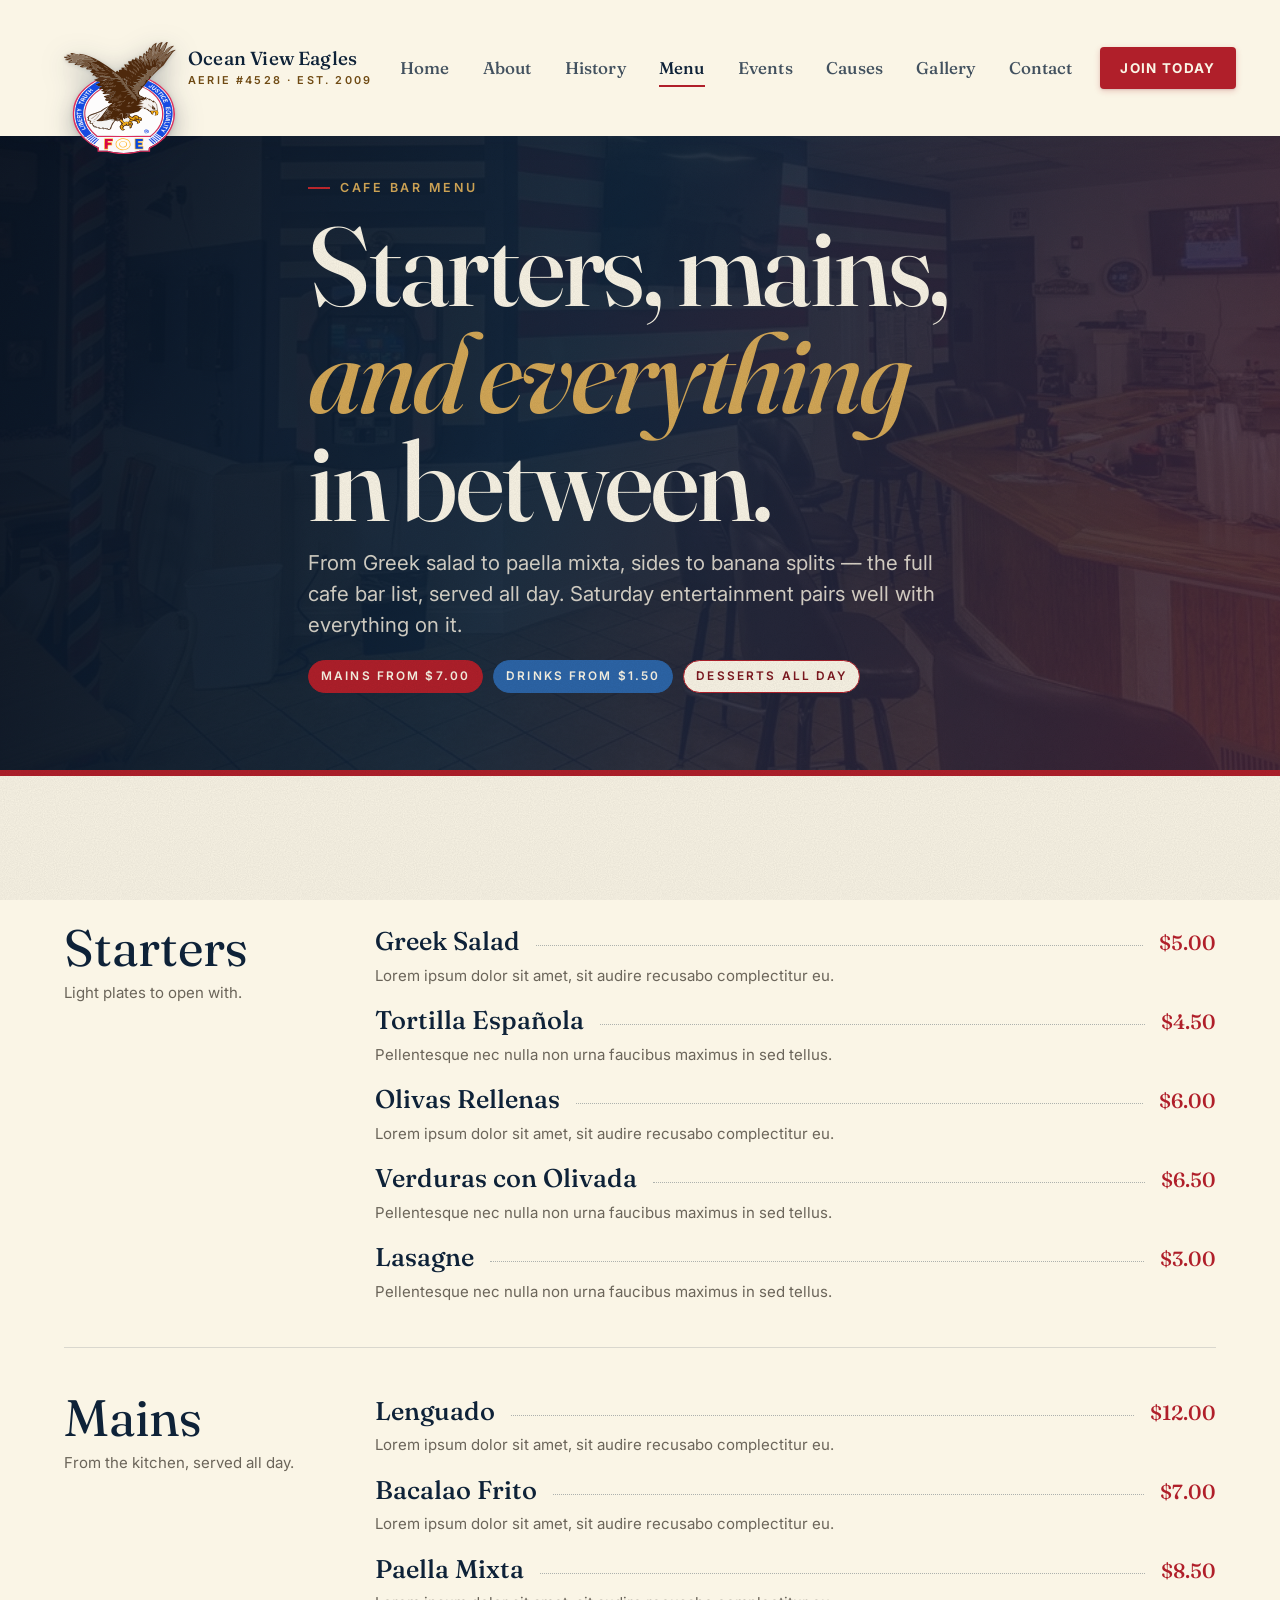
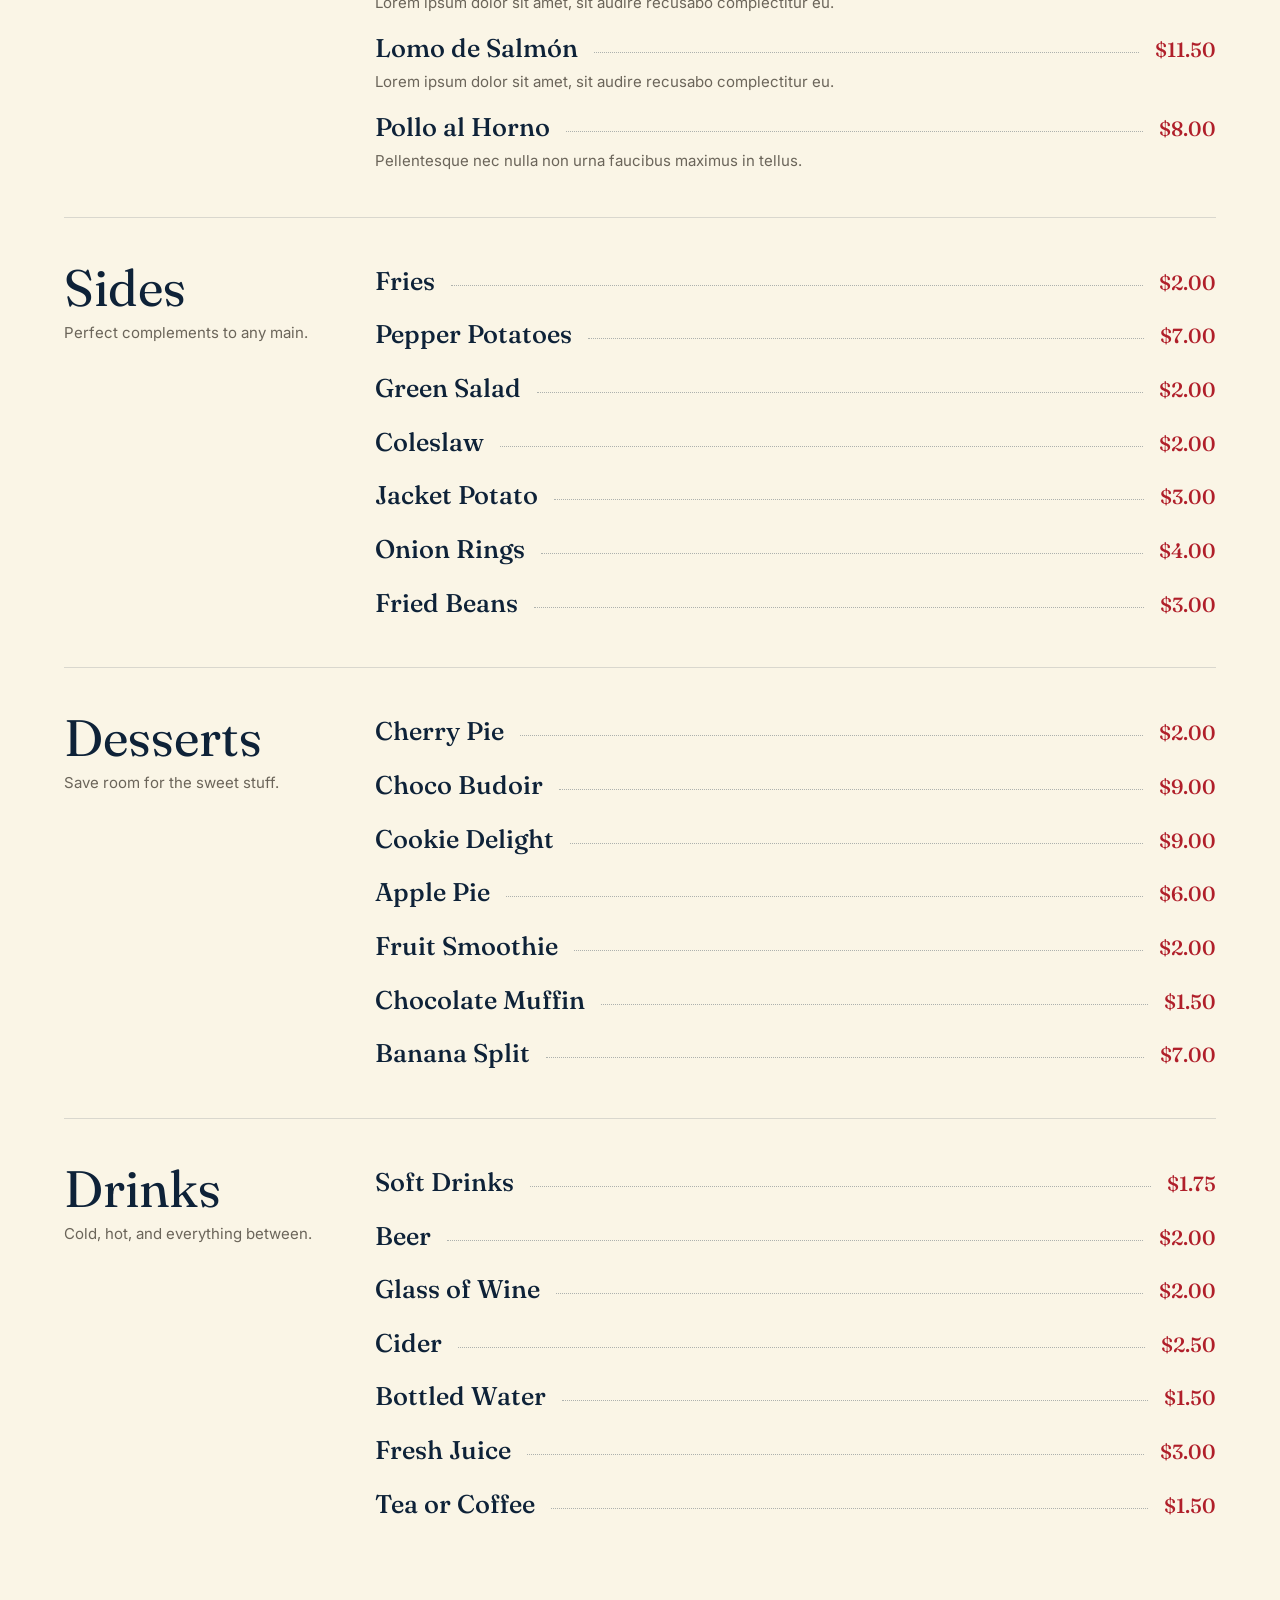
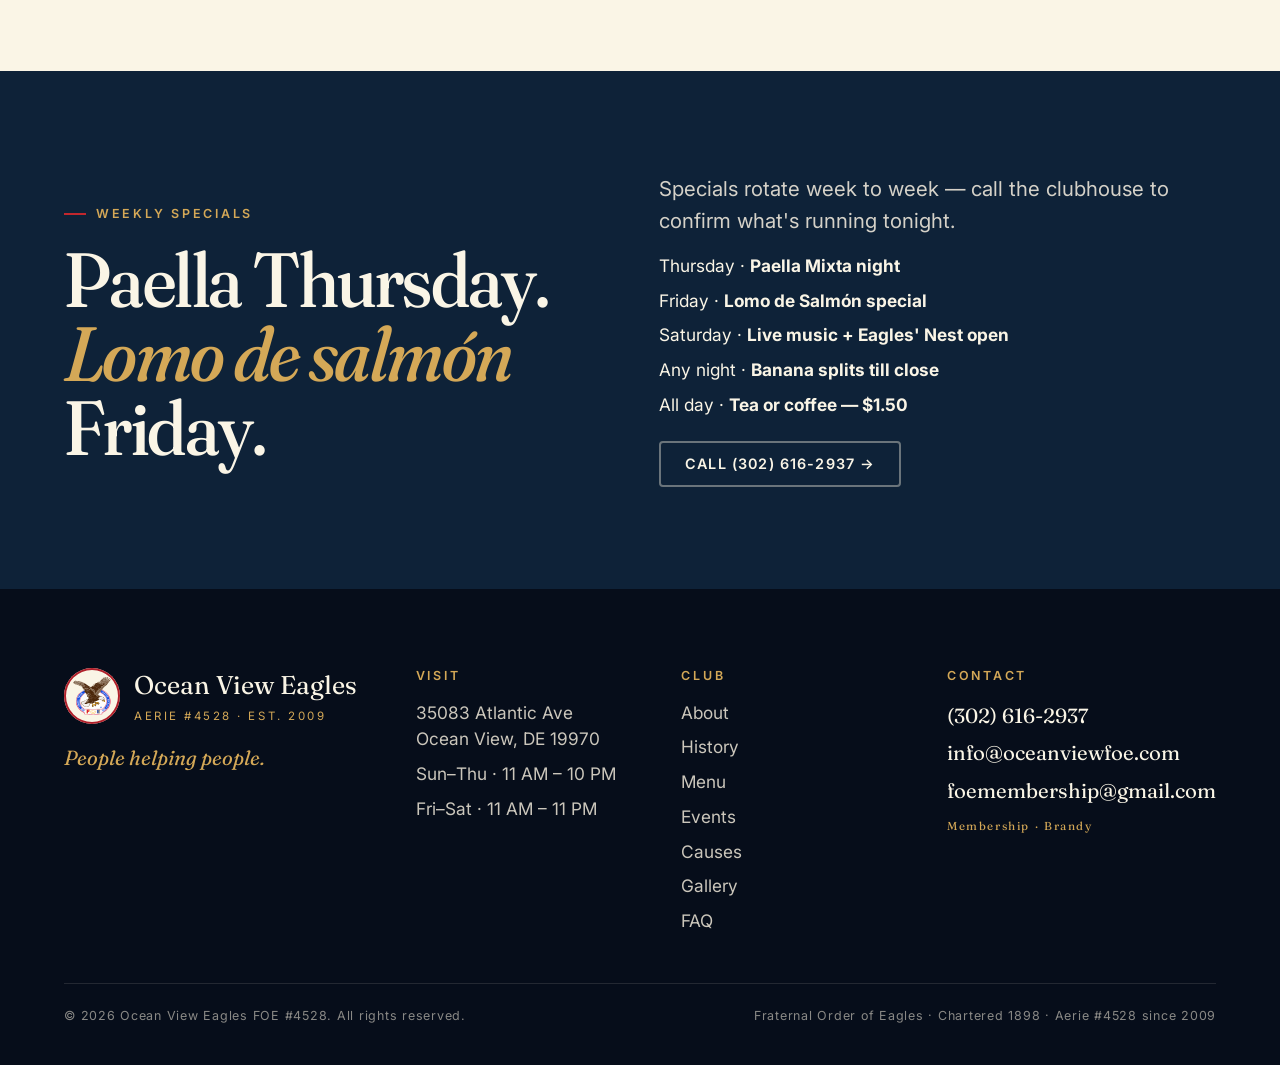
==== commit c7ad161f: "Swap menu page to dummy cafe-bar menu (starters/mains/sides/desserts/drinks) Co-Authored-By: Claude " ====
--- a/menu.html
+++ b/menu.html
@@ -4,16 +4,16 @@
 <meta charset="utf-8">
 <meta name="viewport" content="width=device-width, initial-scale=1">
 <title>Menu · Ocean View Eagles #4528</title>
-<meta name="description" content="Appetizers, baskets, wings, steamed shrimp, sides and pizza at Ocean View Eagles clubhouse. $15 FOE tees, pit beef, and Beer Buckets — buy four, fifth is free.">
+<meta name="description" content="Starters, mains, sides, desserts and drinks at the Ocean View Eagles cafe bar — Greek salad, paella mixta, banana splits and more.">
 <meta name="theme-color" content="#0E2238">
 <meta property="og:title" content="Menu · Ocean View Eagles #4528">
-<meta property="og:description" content="Baskets, wings, shrimp, pizza, and pit beef at Ocean View Eagles. Beer Buckets every night.">
+<meta property="og:description" content="Starters, mains, sides, desserts and drinks at the Ocean View Eagles cafe bar.">
 <meta property="og:type" content="website">
 <meta property="og:url" content="https://ove.muvebuilds.com/menu.html">
 <meta property="og:image" content="https://ove.muvebuilds.com/assets/og/og-home.jpg">
 <meta name="twitter:card" content="summary_large_image">
 <meta name="twitter:title" content="Menu · Ocean View Eagles #4528">
-<meta name="twitter:description" content="The full menu at Aerie #4528 — baskets, wings, shrimp, pit beef.">
+<meta name="twitter:description" content="The full cafe bar menu at Aerie #4528 — starters, mains, sides, desserts, drinks.">
 <meta name="twitter:image" content="https://ove.muvebuilds.com/assets/og/og-home.jpg">
 <link rel="preconnect" href="https://fonts.googleapis.com">
 <link rel="preconnect" href="https://fonts.gstatic.com" crossorigin>
@@ -50,13 +50,13 @@
 <section class="page-hero">
   <div class="page-hero__img-wrap"><img class="page-hero__img" src="assets/photos/club-gathering.jpg" alt=""></div>
   <div class="wrap page-hero__inner">
-    <span class="eyebrow eyebrow--on-dark">Food & drink</span>
-    <h1 class="page-hero__title">Hot baskets, <em>steamed shrimp,</em> pit beef.</h1>
-    <p class="page-hero__sub">Indulge in our starters, hot fresh baskets with fries, tasty fresh shrimp, and the perfect complements. Saturday entertainment pairs well with everything on the list.</p>
+    <span class="eyebrow eyebrow--on-dark">Cafe bar menu</span>
+    <h1 class="page-hero__title">Starters, mains, <em>and everything</em> in between.</h1>
+    <p class="page-hero__sub">From Greek salad to paella mixta, sides to banana splits — the full cafe bar list, served all day. Saturday entertainment pairs well with everything on it.</p>
     <div class="page-hero__meta">
-      <span class="pill pill--solid-red">Pit beef is here</span>
-      <span class="pill pill--solid-blue">Beer Buckets · buy 4, fifth free</span>
-      <span class="pill">$15 FOE tees</span>
+      <span class="pill pill--solid-red">Mains from $7.00</span>
+      <span class="pill pill--solid-blue">Drinks from $1.50</span>
+      <span class="pill">Desserts all day</span>
     </div>
   </div>
 </section>
@@ -65,79 +65,107 @@
   <div class="wrap">
     <div class="menu-category">
       <div>
-        <h2 class="menu-category__heading">Appetizers</h2>
-        <p class="menu-category__note">Shareable starters. Sample platter serves 2–3.</p>
-      </div>
-      <div class="menu-list">
-        <div class="menu-row"><span class="menu-row__name">Funnel Cake Fries</span><span class="menu-row__dots"></span><span class="menu-row__price">$6.50</span></div>
-        <div class="menu-row"><span class="menu-row__name">Loaded Fries or Tots</span><span class="menu-row__dots"></span><span class="menu-row__price">$9.00</span></div>
-        <div>
-          <div class="menu-row"><span class="menu-row__name">Sample Platter</span><span class="menu-row__dots"></span><span class="menu-row__price">$15.00</span></div>
-          <span class="menu-row__note">3 mozzarella sticks · 4 fried shrimp · 1 chicken tender · 1 fish filet · 3 wings · 1 pickle spear · 1 cole slaw</span>
-        </div>
-      </div>
-    </div>
-
-    <div class="menu-category">
-      <div>
-        <h2 class="menu-category__heading">Steamed shrimp</h2>
-        <p class="menu-category__note">Old Bay, butter, and a cold one.</p>
-      </div>
-      <div class="menu-list">
-        <div class="menu-row"><span class="menu-row__name">Half pound</span><span class="menu-row__dots"></span><span class="menu-row__price">$8.00</span></div>
-        <div class="menu-row"><span class="menu-row__name">Pound</span><span class="menu-row__dots"></span><span class="menu-row__price">$14.00</span></div>
-      </div>
-    </div>
-
-    <div class="menu-category">
-      <div>
-        <h2 class="menu-category__heading">Baskets</h2>
-        <p class="menu-category__note">Every basket comes with fries.</p>
-      </div>
-      <div class="menu-list">
-        <div class="menu-row"><span class="menu-row__name">Hot Dog</span><span class="menu-row__dots"></span><span class="menu-row__price">$7.00</span></div>
-        <div class="menu-row"><span class="menu-row__name">Chicken Tenders</span><span class="menu-row__dots"></span><span class="menu-row__price">$12.00</span></div>
-        <div class="menu-row"><span class="menu-row__name">Fish & Chips</span><span class="menu-row__dots"></span><span class="menu-row__price">$12.00</span></div>
-        <div class="menu-row"><span class="menu-row__name">Cheeseburger</span><span class="menu-row__dots"></span><span class="menu-row__price">$12.00</span></div>
-        <div class="menu-row"><span class="menu-row__name">Meatball Sub</span><span class="menu-row__dots"></span><span class="menu-row__price">$12.00</span></div>
-        <div class="menu-row"><span class="menu-row__name">Fried Shrimp</span><span class="menu-row__dots"></span><span class="menu-row__price">$12.00</span></div>
-        <div class="menu-row"><span class="menu-row__name">Fried Oysters</span><span class="menu-row__dots"></span><span class="menu-row__price">$12.00</span></div>
-      </div>
-    </div>
-
-    <div class="menu-category">
-      <div>
-        <h2 class="menu-category__heading">Wings</h2>
-        <p class="menu-category__note">Naked · Mild · Hot · Honey BBQ · Garlic Parm · Old Bay. Extra sauce $0.50.</p>
-      </div>
-      <div class="menu-list">
-        <div class="menu-row"><span class="menu-row__name">Half dozen</span><span class="menu-row__dots"></span><span class="menu-row__price">$7.00</span></div>
-        <div class="menu-row"><span class="menu-row__name">Dozen</span><span class="menu-row__dots"></span><span class="menu-row__price">$12.00</span></div>
+        <h2 class="menu-category__heading">Starters</h2>
+        <p class="menu-category__note">Light plates to open with.</p>
+      </div>
+      <div class="menu-list">
+        <div>
+          <div class="menu-row"><span class="menu-row__name">Greek Salad</span><span class="menu-row__dots"></span><span class="menu-row__price">$5.00</span></div>
+          <span class="menu-row__note">Lorem ipsum dolor sit amet, sit audire recusabo complectitur eu.</span>
+        </div>
+        <div>
+          <div class="menu-row"><span class="menu-row__name">Tortilla Española</span><span class="menu-row__dots"></span><span class="menu-row__price">$4.50</span></div>
+          <span class="menu-row__note">Pellentesque nec nulla non urna faucibus maximus in sed tellus.</span>
+        </div>
+        <div>
+          <div class="menu-row"><span class="menu-row__name">Olivas Rellenas</span><span class="menu-row__dots"></span><span class="menu-row__price">$6.00</span></div>
+          <span class="menu-row__note">Lorem ipsum dolor sit amet, sit audire recusabo complectitur eu.</span>
+        </div>
+        <div>
+          <div class="menu-row"><span class="menu-row__name">Verduras con Olivada</span><span class="menu-row__dots"></span><span class="menu-row__price">$6.50</span></div>
+          <span class="menu-row__note">Pellentesque nec nulla non urna faucibus maximus in sed tellus.</span>
+        </div>
+        <div>
+          <div class="menu-row"><span class="menu-row__name">Lasagne</span><span class="menu-row__dots"></span><span class="menu-row__price">$3.00</span></div>
+          <span class="menu-row__note">Pellentesque nec nulla non urna faucibus maximus in sed tellus.</span>
+        </div>
+      </div>
+    </div>
+
+    <div class="menu-category">
+      <div>
+        <h2 class="menu-category__heading">Mains</h2>
+        <p class="menu-category__note">From the kitchen, served all day.</p>
+      </div>
+      <div class="menu-list">
+        <div>
+          <div class="menu-row"><span class="menu-row__name">Lenguado</span><span class="menu-row__dots"></span><span class="menu-row__price">$12.00</span></div>
+          <span class="menu-row__note">Lorem ipsum dolor sit amet, sit audire recusabo complectitur eu.</span>
+        </div>
+        <div>
+          <div class="menu-row"><span class="menu-row__name">Bacalao Frito</span><span class="menu-row__dots"></span><span class="menu-row__price">$7.00</span></div>
+          <span class="menu-row__note">Lorem ipsum dolor sit amet, sit audire recusabo complectitur eu.</span>
+        </div>
+        <div>
+          <div class="menu-row"><span class="menu-row__name">Paella Mixta</span><span class="menu-row__dots"></span><span class="menu-row__price">$8.50</span></div>
+          <span class="menu-row__note">Lorem ipsum dolor sit amet, sit audire recusabo complectitur eu.</span>
+        </div>
+        <div>
+          <div class="menu-row"><span class="menu-row__name">Lomo de Salmón</span><span class="menu-row__dots"></span><span class="menu-row__price">$11.50</span></div>
+          <span class="menu-row__note">Lorem ipsum dolor sit amet, sit audire recusabo complectitur eu.</span>
+        </div>
+        <div>
+          <div class="menu-row"><span class="menu-row__name">Pollo al Horno</span><span class="menu-row__dots"></span><span class="menu-row__price">$8.00</span></div>
+          <span class="menu-row__note">Pellentesque nec nulla non urna faucibus maximus in tellus.</span>
+        </div>
       </div>
     </div>
 
     <div class="menu-category">
       <div>
         <h2 class="menu-category__heading">Sides</h2>
-        <p class="menu-category__note">Perfect complements to any basket.</p>
-      </div>
-      <div class="menu-list">
-        <div class="menu-row"><span class="menu-row__name">Boardwalk Fries</span><span class="menu-row__dots"></span><span class="menu-row__price">$5.00</span></div>
-        <div class="menu-row"><span class="menu-row__name">Sweet Potato Waffle Fries</span><span class="menu-row__dots"></span><span class="menu-row__price">$5.00</span></div>
-        <div class="menu-row"><span class="menu-row__name">Crinkle Cut Fries</span><span class="menu-row__dots"></span><span class="menu-row__price">$5.00</span></div>
-        <div class="menu-row"><span class="menu-row__name">Pierogi</span><span class="menu-row__dots"></span><span class="menu-row__price">$6.00</span></div>
-        <div class="menu-row"><span class="menu-row__name">Onion Rings</span><span class="menu-row__dots"></span><span class="menu-row__price">$6.00</span></div>
-        <div class="menu-row"><span class="menu-row__name">Mozzarella Sticks</span><span class="menu-row__dots"></span><span class="menu-row__price">$7.00</span></div>
-      </div>
-    </div>
-
-    <div class="menu-category">
-      <div>
-        <h2 class="menu-category__heading">Pizza</h2>
-        <p class="menu-category__note">Whole pie, hand-cut.</p>
-      </div>
-      <div class="menu-list">
-        <div class="menu-row"><span class="menu-row__name">Whole Pizza</span><span class="menu-row__dots"></span><span class="menu-row__price">$8.00</span></div>
+        <p class="menu-category__note">Perfect complements to any main.</p>
+      </div>
+      <div class="menu-list">
+        <div class="menu-row"><span class="menu-row__name">Fries</span><span class="menu-row__dots"></span><span class="menu-row__price">$2.00</span></div>
+        <div class="menu-row"><span class="menu-row__name">Pepper Potatoes</span><span class="menu-row__dots"></span><span class="menu-row__price">$7.00</span></div>
+        <div class="menu-row"><span class="menu-row__name">Green Salad</span><span class="menu-row__dots"></span><span class="menu-row__price">$2.00</span></div>
+        <div class="menu-row"><span class="menu-row__name">Coleslaw</span><span class="menu-row__dots"></span><span class="menu-row__price">$2.00</span></div>
+        <div class="menu-row"><span class="menu-row__name">Jacket Potato</span><span class="menu-row__dots"></span><span class="menu-row__price">$3.00</span></div>
+        <div class="menu-row"><span class="menu-row__name">Onion Rings</span><span class="menu-row__dots"></span><span class="menu-row__price">$4.00</span></div>
+        <div class="menu-row"><span class="menu-row__name">Fried Beans</span><span class="menu-row__dots"></span><span class="menu-row__price">$3.00</span></div>
+      </div>
+    </div>
+
+    <div class="menu-category">
+      <div>
+        <h2 class="menu-category__heading">Desserts</h2>
+        <p class="menu-category__note">Save room for the sweet stuff.</p>
+      </div>
+      <div class="menu-list">
+        <div class="menu-row"><span class="menu-row__name">Cherry Pie</span><span class="menu-row__dots"></span><span class="menu-row__price">$2.00</span></div>
+        <div class="menu-row"><span class="menu-row__name">Choco Budoir</span><span class="menu-row__dots"></span><span class="menu-row__price">$9.00</span></div>
+        <div class="menu-row"><span class="menu-row__name">Cookie Delight</span><span class="menu-row__dots"></span><span class="menu-row__price">$9.00</span></div>
+        <div class="menu-row"><span class="menu-row__name">Apple Pie</span><span class="menu-row__dots"></span><span class="menu-row__price">$6.00</span></div>
+        <div class="menu-row"><span class="menu-row__name">Fruit Smoothie</span><span class="menu-row__dots"></span><span class="menu-row__price">$2.00</span></div>
+        <div class="menu-row"><span class="menu-row__name">Chocolate Muffin</span><span class="menu-row__dots"></span><span class="menu-row__price">$1.50</span></div>
+        <div class="menu-row"><span class="menu-row__name">Banana Split</span><span class="menu-row__dots"></span><span class="menu-row__price">$7.00</span></div>
+      </div>
+    </div>
+
+    <div class="menu-category">
+      <div>
+        <h2 class="menu-category__heading">Drinks</h2>
+        <p class="menu-category__note">Cold, hot, and everything between.</p>
+      </div>
+      <div class="menu-list">
+        <div class="menu-row"><span class="menu-row__name">Soft Drinks</span><span class="menu-row__dots"></span><span class="menu-row__price">$1.75</span></div>
+        <div class="menu-row"><span class="menu-row__name">Beer</span><span class="menu-row__dots"></span><span class="menu-row__price">$2.00</span></div>
+        <div class="menu-row"><span class="menu-row__name">Glass of Wine</span><span class="menu-row__dots"></span><span class="menu-row__price">$2.00</span></div>
+        <div class="menu-row"><span class="menu-row__name">Cider</span><span class="menu-row__dots"></span><span class="menu-row__price">$2.50</span></div>
+        <div class="menu-row"><span class="menu-row__name">Bottled Water</span><span class="menu-row__dots"></span><span class="menu-row__price">$1.50</span></div>
+        <div class="menu-row"><span class="menu-row__name">Fresh Juice</span><span class="menu-row__dots"></span><span class="menu-row__price">$3.00</span></div>
+        <div class="menu-row"><span class="menu-row__name">Tea or Coffee</span><span class="menu-row__dots"></span><span class="menu-row__price">$1.50</span></div>
       </div>
     </div>
   </div>
@@ -148,17 +176,17 @@
     <div class="fade-up">
       <span class="eyebrow eyebrow--on-dark">Weekly specials</span>
       <h2 class="display display--large" style="color:var(--paper); margin-top:20px;">
-        Cheesesteak Thursday. <em class="serif-italic" style="color:var(--gold-soft);">Pit beef</em> Friday.
+        Paella Thursday. <em class="serif-italic" style="color:var(--gold-soft);">Lomo de salmón</em> Friday.
       </h2>
     </div>
     <div class="fade-up fade-up-d-200">
       <p class="lede" style="color:rgba(246,239,223,.86);">Specials rotate week to week — call the clubhouse to confirm what's running tonight.</p>
       <ul class="foot__list" style="margin-top:16px; color:var(--paper);">
-        <li>Thursday · <strong>Cheesesteak Day</strong></li>
+        <li>Thursday · <strong>Paella Mixta night</strong></li>
+        <li>Friday · <strong>Lomo de Salmón special</strong></li>
         <li>Saturday · <strong>Live music + Eagles' Nest open</strong></li>
-        <li>Any night · <strong>Beer Buckets — buy 4, fifth free</strong></li>
-        <li>Any night · <strong>Pit beef sandwiches (while we're cooking them)</strong></li>
-        <li>In the case · <strong>FOE tees — $15</strong></li>
+        <li>Any night · <strong>Banana splits till close</strong></li>
+        <li>All day · <strong>Tea or coffee — $1.50</strong></li>
       </ul>
       <div style="margin-top:22px;">
         <a class="btn btn--ghost-light" href="tel:+13026162937">Call (302) 616-2937 →</a>
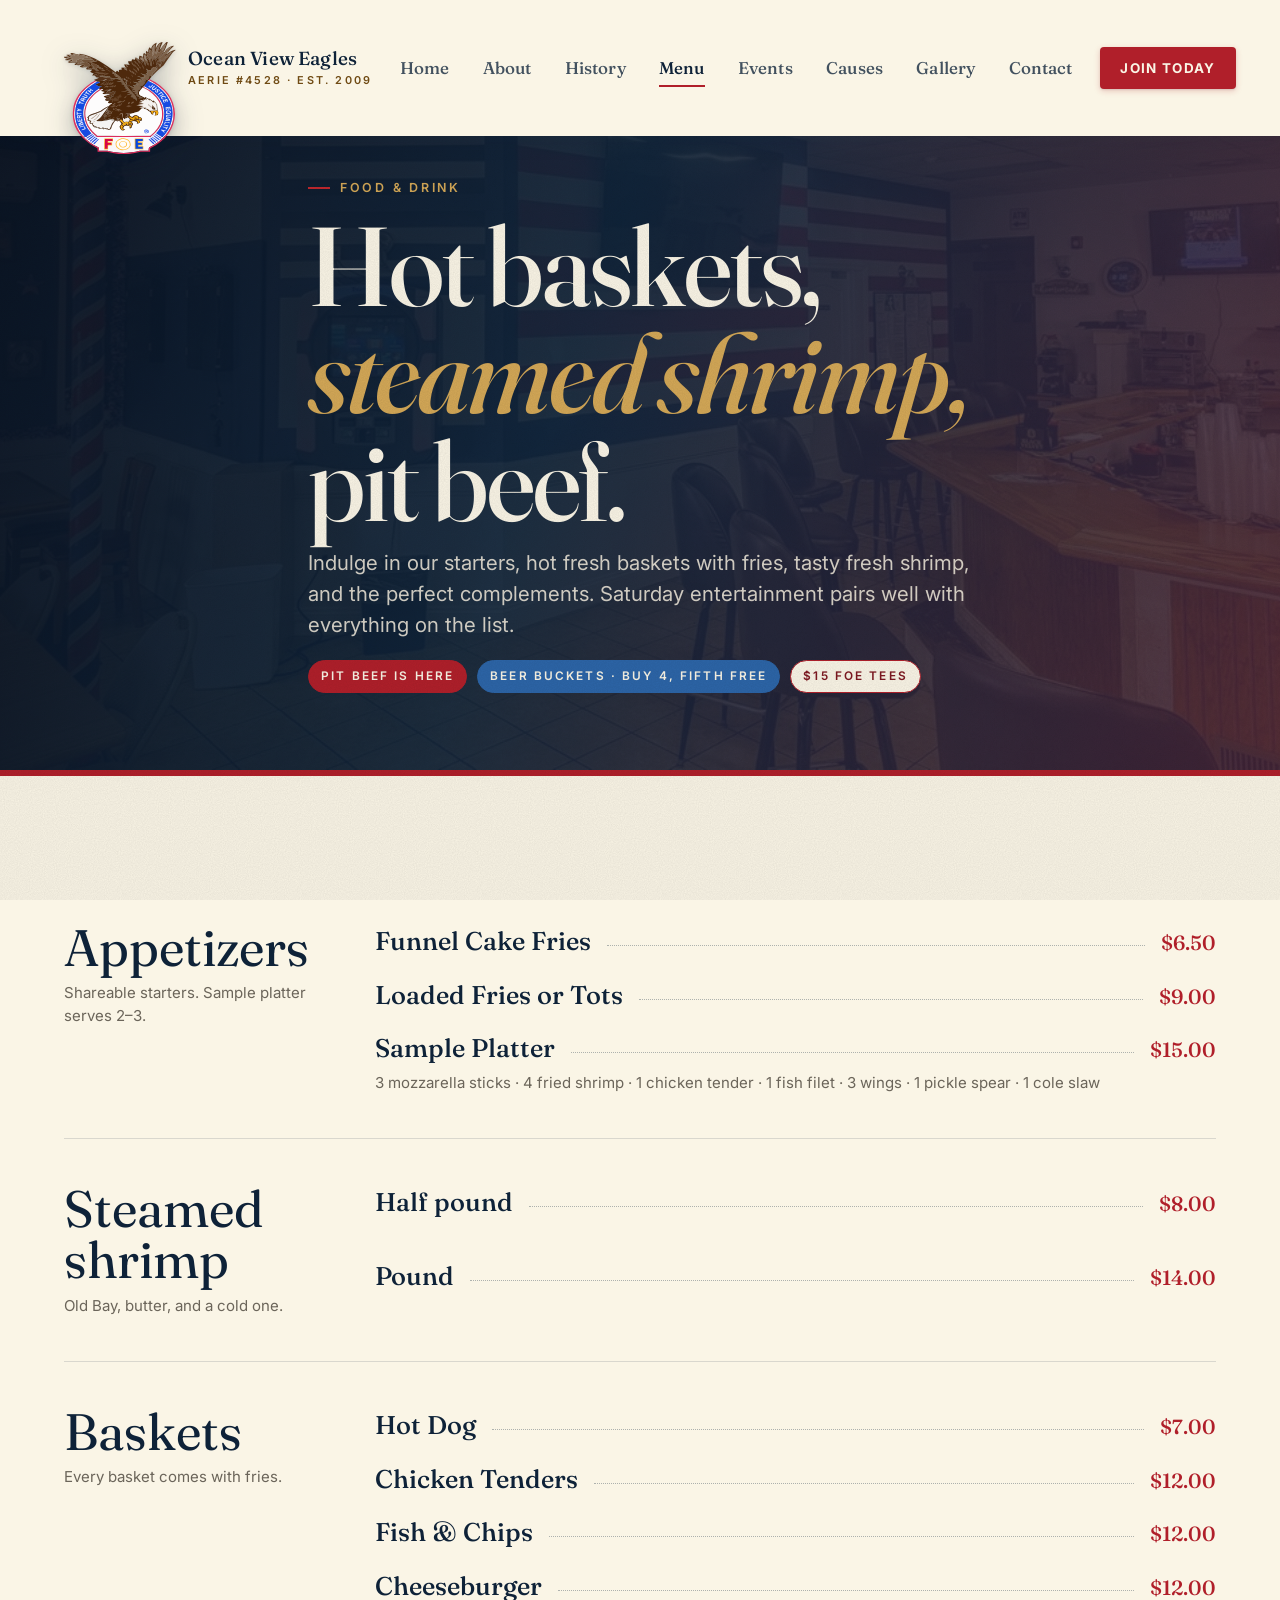
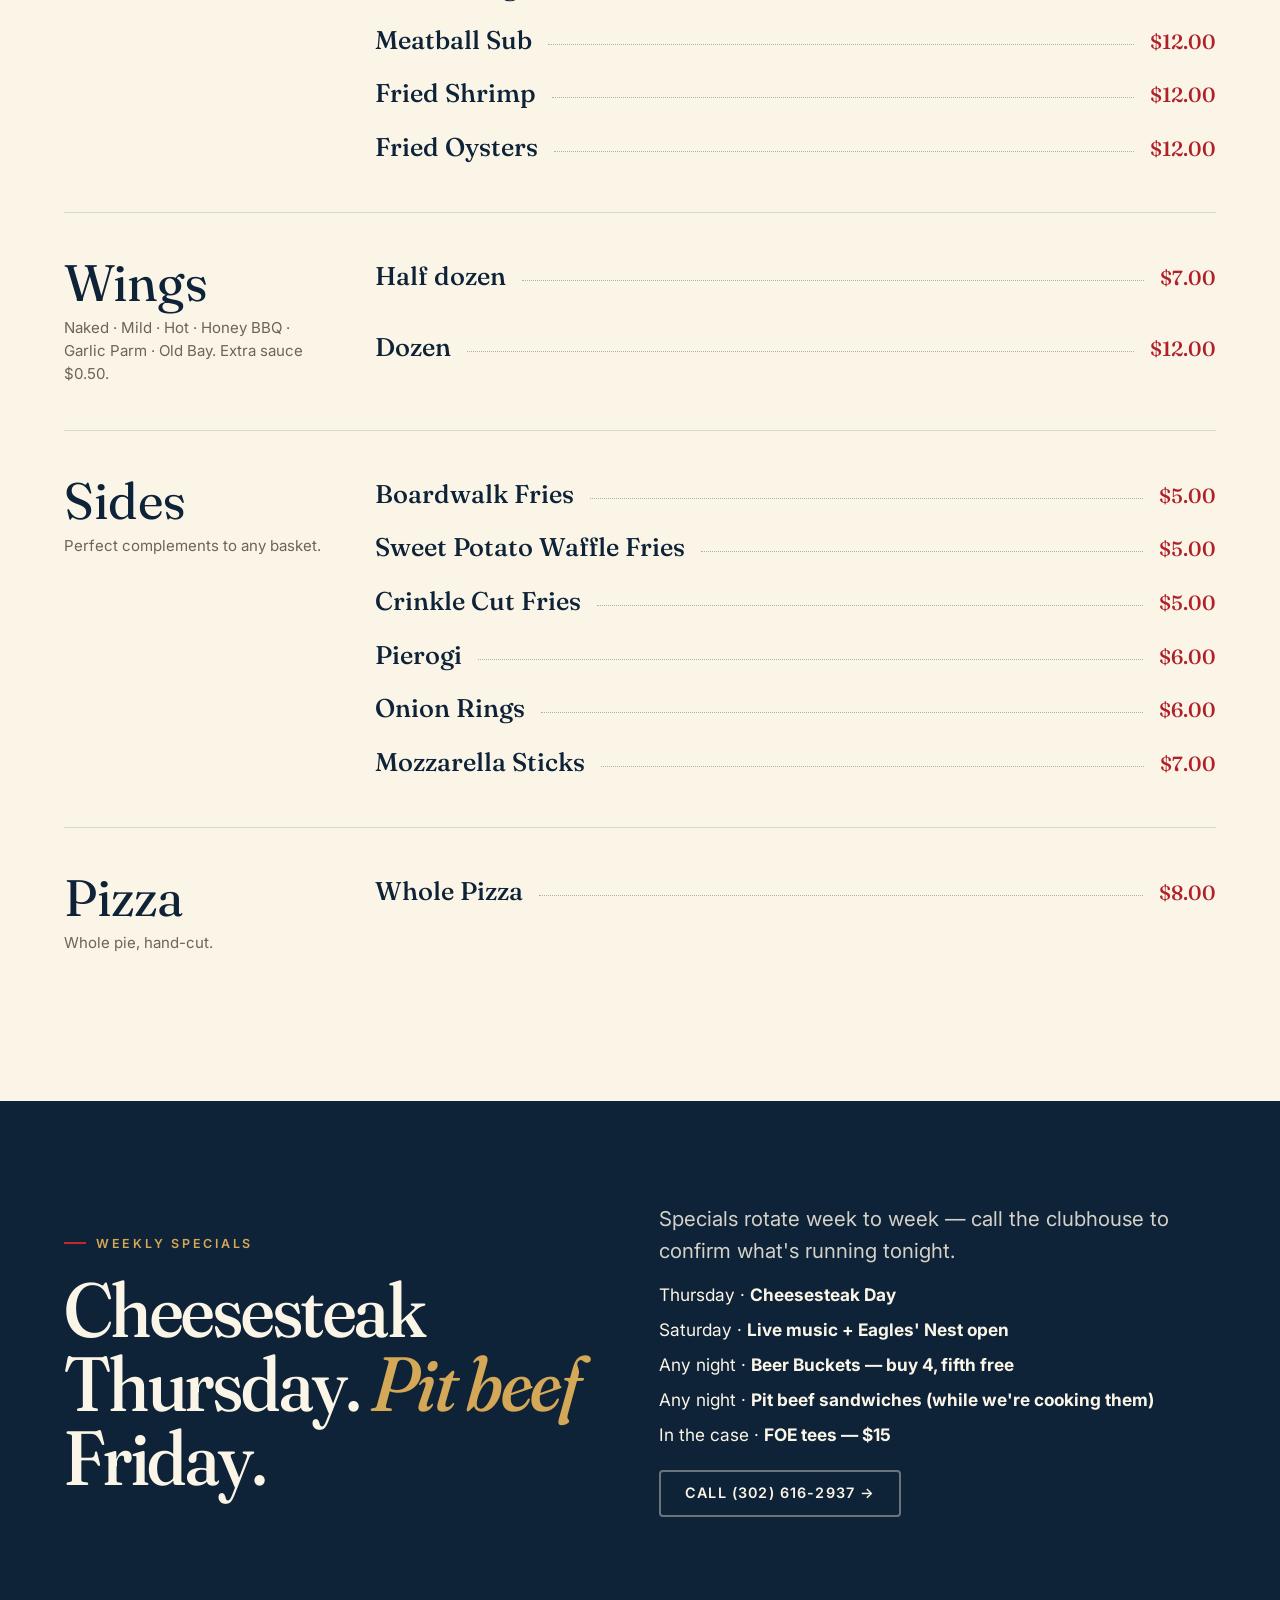
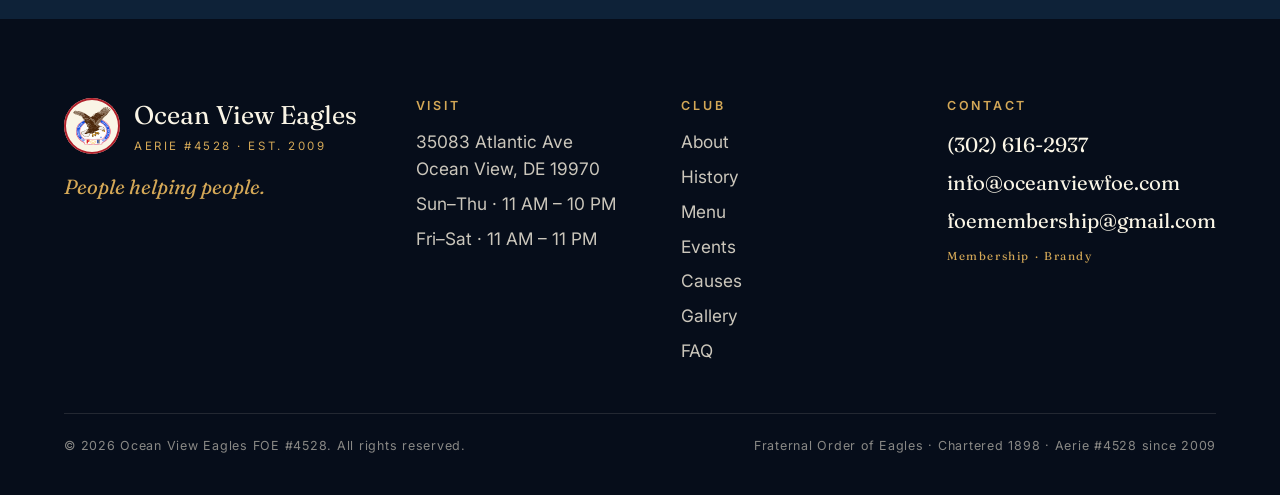
==== commit 7c1d4e48: "Revert "Swap menu page to dummy cafe-bar menu (starters/mains/sides/desserts/drinks)" This reverts c" ====
--- a/menu.html
+++ b/menu.html
@@ -4,16 +4,16 @@
 <meta charset="utf-8">
 <meta name="viewport" content="width=device-width, initial-scale=1">
 <title>Menu · Ocean View Eagles #4528</title>
-<meta name="description" content="Starters, mains, sides, desserts and drinks at the Ocean View Eagles cafe bar — Greek salad, paella mixta, banana splits and more.">
+<meta name="description" content="Appetizers, baskets, wings, steamed shrimp, sides and pizza at Ocean View Eagles clubhouse. $15 FOE tees, pit beef, and Beer Buckets — buy four, fifth is free.">
 <meta name="theme-color" content="#0E2238">
 <meta property="og:title" content="Menu · Ocean View Eagles #4528">
-<meta property="og:description" content="Starters, mains, sides, desserts and drinks at the Ocean View Eagles cafe bar.">
+<meta property="og:description" content="Baskets, wings, shrimp, pizza, and pit beef at Ocean View Eagles. Beer Buckets every night.">
 <meta property="og:type" content="website">
 <meta property="og:url" content="https://ove.muvebuilds.com/menu.html">
 <meta property="og:image" content="https://ove.muvebuilds.com/assets/og/og-home.jpg">
 <meta name="twitter:card" content="summary_large_image">
 <meta name="twitter:title" content="Menu · Ocean View Eagles #4528">
-<meta name="twitter:description" content="The full cafe bar menu at Aerie #4528 — starters, mains, sides, desserts, drinks.">
+<meta name="twitter:description" content="The full menu at Aerie #4528 — baskets, wings, shrimp, pit beef.">
 <meta name="twitter:image" content="https://ove.muvebuilds.com/assets/og/og-home.jpg">
 <link rel="preconnect" href="https://fonts.googleapis.com">
 <link rel="preconnect" href="https://fonts.gstatic.com" crossorigin>
@@ -50,13 +50,13 @@
 <section class="page-hero">
   <div class="page-hero__img-wrap"><img class="page-hero__img" src="assets/photos/club-gathering.jpg" alt=""></div>
   <div class="wrap page-hero__inner">
-    <span class="eyebrow eyebrow--on-dark">Cafe bar menu</span>
-    <h1 class="page-hero__title">Starters, mains, <em>and everything</em> in between.</h1>
-    <p class="page-hero__sub">From Greek salad to paella mixta, sides to banana splits — the full cafe bar list, served all day. Saturday entertainment pairs well with everything on it.</p>
+    <span class="eyebrow eyebrow--on-dark">Food & drink</span>
+    <h1 class="page-hero__title">Hot baskets, <em>steamed shrimp,</em> pit beef.</h1>
+    <p class="page-hero__sub">Indulge in our starters, hot fresh baskets with fries, tasty fresh shrimp, and the perfect complements. Saturday entertainment pairs well with everything on the list.</p>
     <div class="page-hero__meta">
-      <span class="pill pill--solid-red">Mains from $7.00</span>
-      <span class="pill pill--solid-blue">Drinks from $1.50</span>
-      <span class="pill">Desserts all day</span>
+      <span class="pill pill--solid-red">Pit beef is here</span>
+      <span class="pill pill--solid-blue">Beer Buckets · buy 4, fifth free</span>
+      <span class="pill">$15 FOE tees</span>
     </div>
   </div>
 </section>
@@ -65,107 +65,79 @@
   <div class="wrap">
     <div class="menu-category">
       <div>
-        <h2 class="menu-category__heading">Starters</h2>
-        <p class="menu-category__note">Light plates to open with.</p>
-      </div>
-      <div class="menu-list">
+        <h2 class="menu-category__heading">Appetizers</h2>
+        <p class="menu-category__note">Shareable starters. Sample platter serves 2–3.</p>
+      </div>
+      <div class="menu-list">
+        <div class="menu-row"><span class="menu-row__name">Funnel Cake Fries</span><span class="menu-row__dots"></span><span class="menu-row__price">$6.50</span></div>
+        <div class="menu-row"><span class="menu-row__name">Loaded Fries or Tots</span><span class="menu-row__dots"></span><span class="menu-row__price">$9.00</span></div>
         <div>
-          <div class="menu-row"><span class="menu-row__name">Greek Salad</span><span class="menu-row__dots"></span><span class="menu-row__price">$5.00</span></div>
-          <span class="menu-row__note">Lorem ipsum dolor sit amet, sit audire recusabo complectitur eu.</span>
+          <div class="menu-row"><span class="menu-row__name">Sample Platter</span><span class="menu-row__dots"></span><span class="menu-row__price">$15.00</span></div>
+          <span class="menu-row__note">3 mozzarella sticks · 4 fried shrimp · 1 chicken tender · 1 fish filet · 3 wings · 1 pickle spear · 1 cole slaw</span>
         </div>
-        <div>
-          <div class="menu-row"><span class="menu-row__name">Tortilla Española</span><span class="menu-row__dots"></span><span class="menu-row__price">$4.50</span></div>
-          <span class="menu-row__note">Pellentesque nec nulla non urna faucibus maximus in sed tellus.</span>
-        </div>
-        <div>
-          <div class="menu-row"><span class="menu-row__name">Olivas Rellenas</span><span class="menu-row__dots"></span><span class="menu-row__price">$6.00</span></div>
-          <span class="menu-row__note">Lorem ipsum dolor sit amet, sit audire recusabo complectitur eu.</span>
-        </div>
-        <div>
-          <div class="menu-row"><span class="menu-row__name">Verduras con Olivada</span><span class="menu-row__dots"></span><span class="menu-row__price">$6.50</span></div>
-          <span class="menu-row__note">Pellentesque nec nulla non urna faucibus maximus in sed tellus.</span>
-        </div>
-        <div>
-          <div class="menu-row"><span class="menu-row__name">Lasagne</span><span class="menu-row__dots"></span><span class="menu-row__price">$3.00</span></div>
-          <span class="menu-row__note">Pellentesque nec nulla non urna faucibus maximus in sed tellus.</span>
-        </div>
-      </div>
-    </div>
-
-    <div class="menu-category">
-      <div>
-        <h2 class="menu-category__heading">Mains</h2>
-        <p class="menu-category__note">From the kitchen, served all day.</p>
-      </div>
-      <div class="menu-list">
-        <div>
-          <div class="menu-row"><span class="menu-row__name">Lenguado</span><span class="menu-row__dots"></span><span class="menu-row__price">$12.00</span></div>
-          <span class="menu-row__note">Lorem ipsum dolor sit amet, sit audire recusabo complectitur eu.</span>
-        </div>
-        <div>
-          <div class="menu-row"><span class="menu-row__name">Bacalao Frito</span><span class="menu-row__dots"></span><span class="menu-row__price">$7.00</span></div>
-          <span class="menu-row__note">Lorem ipsum dolor sit amet, sit audire recusabo complectitur eu.</span>
-        </div>
-        <div>
-          <div class="menu-row"><span class="menu-row__name">Paella Mixta</span><span class="menu-row__dots"></span><span class="menu-row__price">$8.50</span></div>
-          <span class="menu-row__note">Lorem ipsum dolor sit amet, sit audire recusabo complectitur eu.</span>
-        </div>
-        <div>
-          <div class="menu-row"><span class="menu-row__name">Lomo de Salmón</span><span class="menu-row__dots"></span><span class="menu-row__price">$11.50</span></div>
-          <span class="menu-row__note">Lorem ipsum dolor sit amet, sit audire recusabo complectitur eu.</span>
-        </div>
-        <div>
-          <div class="menu-row"><span class="menu-row__name">Pollo al Horno</span><span class="menu-row__dots"></span><span class="menu-row__price">$8.00</span></div>
-          <span class="menu-row__note">Pellentesque nec nulla non urna faucibus maximus in tellus.</span>
-        </div>
+      </div>
+    </div>
+
+    <div class="menu-category">
+      <div>
+        <h2 class="menu-category__heading">Steamed shrimp</h2>
+        <p class="menu-category__note">Old Bay, butter, and a cold one.</p>
+      </div>
+      <div class="menu-list">
+        <div class="menu-row"><span class="menu-row__name">Half pound</span><span class="menu-row__dots"></span><span class="menu-row__price">$8.00</span></div>
+        <div class="menu-row"><span class="menu-row__name">Pound</span><span class="menu-row__dots"></span><span class="menu-row__price">$14.00</span></div>
+      </div>
+    </div>
+
+    <div class="menu-category">
+      <div>
+        <h2 class="menu-category__heading">Baskets</h2>
+        <p class="menu-category__note">Every basket comes with fries.</p>
+      </div>
+      <div class="menu-list">
+        <div class="menu-row"><span class="menu-row__name">Hot Dog</span><span class="menu-row__dots"></span><span class="menu-row__price">$7.00</span></div>
+        <div class="menu-row"><span class="menu-row__name">Chicken Tenders</span><span class="menu-row__dots"></span><span class="menu-row__price">$12.00</span></div>
+        <div class="menu-row"><span class="menu-row__name">Fish & Chips</span><span class="menu-row__dots"></span><span class="menu-row__price">$12.00</span></div>
+        <div class="menu-row"><span class="menu-row__name">Cheeseburger</span><span class="menu-row__dots"></span><span class="menu-row__price">$12.00</span></div>
+        <div class="menu-row"><span class="menu-row__name">Meatball Sub</span><span class="menu-row__dots"></span><span class="menu-row__price">$12.00</span></div>
+        <div class="menu-row"><span class="menu-row__name">Fried Shrimp</span><span class="menu-row__dots"></span><span class="menu-row__price">$12.00</span></div>
+        <div class="menu-row"><span class="menu-row__name">Fried Oysters</span><span class="menu-row__dots"></span><span class="menu-row__price">$12.00</span></div>
+      </div>
+    </div>
+
+    <div class="menu-category">
+      <div>
+        <h2 class="menu-category__heading">Wings</h2>
+        <p class="menu-category__note">Naked · Mild · Hot · Honey BBQ · Garlic Parm · Old Bay. Extra sauce $0.50.</p>
+      </div>
+      <div class="menu-list">
+        <div class="menu-row"><span class="menu-row__name">Half dozen</span><span class="menu-row__dots"></span><span class="menu-row__price">$7.00</span></div>
+        <div class="menu-row"><span class="menu-row__name">Dozen</span><span class="menu-row__dots"></span><span class="menu-row__price">$12.00</span></div>
       </div>
     </div>
 
     <div class="menu-category">
       <div>
         <h2 class="menu-category__heading">Sides</h2>
-        <p class="menu-category__note">Perfect complements to any main.</p>
-      </div>
-      <div class="menu-list">
-        <div class="menu-row"><span class="menu-row__name">Fries</span><span class="menu-row__dots"></span><span class="menu-row__price">$2.00</span></div>
-        <div class="menu-row"><span class="menu-row__name">Pepper Potatoes</span><span class="menu-row__dots"></span><span class="menu-row__price">$7.00</span></div>
-        <div class="menu-row"><span class="menu-row__name">Green Salad</span><span class="menu-row__dots"></span><span class="menu-row__price">$2.00</span></div>
-        <div class="menu-row"><span class="menu-row__name">Coleslaw</span><span class="menu-row__dots"></span><span class="menu-row__price">$2.00</span></div>
-        <div class="menu-row"><span class="menu-row__name">Jacket Potato</span><span class="menu-row__dots"></span><span class="menu-row__price">$3.00</span></div>
-        <div class="menu-row"><span class="menu-row__name">Onion Rings</span><span class="menu-row__dots"></span><span class="menu-row__price">$4.00</span></div>
-        <div class="menu-row"><span class="menu-row__name">Fried Beans</span><span class="menu-row__dots"></span><span class="menu-row__price">$3.00</span></div>
-      </div>
-    </div>
-
-    <div class="menu-category">
-      <div>
-        <h2 class="menu-category__heading">Desserts</h2>
-        <p class="menu-category__note">Save room for the sweet stuff.</p>
-      </div>
-      <div class="menu-list">
-        <div class="menu-row"><span class="menu-row__name">Cherry Pie</span><span class="menu-row__dots"></span><span class="menu-row__price">$2.00</span></div>
-        <div class="menu-row"><span class="menu-row__name">Choco Budoir</span><span class="menu-row__dots"></span><span class="menu-row__price">$9.00</span></div>
-        <div class="menu-row"><span class="menu-row__name">Cookie Delight</span><span class="menu-row__dots"></span><span class="menu-row__price">$9.00</span></div>
-        <div class="menu-row"><span class="menu-row__name">Apple Pie</span><span class="menu-row__dots"></span><span class="menu-row__price">$6.00</span></div>
-        <div class="menu-row"><span class="menu-row__name">Fruit Smoothie</span><span class="menu-row__dots"></span><span class="menu-row__price">$2.00</span></div>
-        <div class="menu-row"><span class="menu-row__name">Chocolate Muffin</span><span class="menu-row__dots"></span><span class="menu-row__price">$1.50</span></div>
-        <div class="menu-row"><span class="menu-row__name">Banana Split</span><span class="menu-row__dots"></span><span class="menu-row__price">$7.00</span></div>
-      </div>
-    </div>
-
-    <div class="menu-category">
-      <div>
-        <h2 class="menu-category__heading">Drinks</h2>
-        <p class="menu-category__note">Cold, hot, and everything between.</p>
-      </div>
-      <div class="menu-list">
-        <div class="menu-row"><span class="menu-row__name">Soft Drinks</span><span class="menu-row__dots"></span><span class="menu-row__price">$1.75</span></div>
-        <div class="menu-row"><span class="menu-row__name">Beer</span><span class="menu-row__dots"></span><span class="menu-row__price">$2.00</span></div>
-        <div class="menu-row"><span class="menu-row__name">Glass of Wine</span><span class="menu-row__dots"></span><span class="menu-row__price">$2.00</span></div>
-        <div class="menu-row"><span class="menu-row__name">Cider</span><span class="menu-row__dots"></span><span class="menu-row__price">$2.50</span></div>
-        <div class="menu-row"><span class="menu-row__name">Bottled Water</span><span class="menu-row__dots"></span><span class="menu-row__price">$1.50</span></div>
-        <div class="menu-row"><span class="menu-row__name">Fresh Juice</span><span class="menu-row__dots"></span><span class="menu-row__price">$3.00</span></div>
-        <div class="menu-row"><span class="menu-row__name">Tea or Coffee</span><span class="menu-row__dots"></span><span class="menu-row__price">$1.50</span></div>
+        <p class="menu-category__note">Perfect complements to any basket.</p>
+      </div>
+      <div class="menu-list">
+        <div class="menu-row"><span class="menu-row__name">Boardwalk Fries</span><span class="menu-row__dots"></span><span class="menu-row__price">$5.00</span></div>
+        <div class="menu-row"><span class="menu-row__name">Sweet Potato Waffle Fries</span><span class="menu-row__dots"></span><span class="menu-row__price">$5.00</span></div>
+        <div class="menu-row"><span class="menu-row__name">Crinkle Cut Fries</span><span class="menu-row__dots"></span><span class="menu-row__price">$5.00</span></div>
+        <div class="menu-row"><span class="menu-row__name">Pierogi</span><span class="menu-row__dots"></span><span class="menu-row__price">$6.00</span></div>
+        <div class="menu-row"><span class="menu-row__name">Onion Rings</span><span class="menu-row__dots"></span><span class="menu-row__price">$6.00</span></div>
+        <div class="menu-row"><span class="menu-row__name">Mozzarella Sticks</span><span class="menu-row__dots"></span><span class="menu-row__price">$7.00</span></div>
+      </div>
+    </div>
+
+    <div class="menu-category">
+      <div>
+        <h2 class="menu-category__heading">Pizza</h2>
+        <p class="menu-category__note">Whole pie, hand-cut.</p>
+      </div>
+      <div class="menu-list">
+        <div class="menu-row"><span class="menu-row__name">Whole Pizza</span><span class="menu-row__dots"></span><span class="menu-row__price">$8.00</span></div>
       </div>
     </div>
   </div>
@@ -176,17 +148,17 @@
     <div class="fade-up">
       <span class="eyebrow eyebrow--on-dark">Weekly specials</span>
       <h2 class="display display--large" style="color:var(--paper); margin-top:20px;">
-        Paella Thursday. <em class="serif-italic" style="color:var(--gold-soft);">Lomo de salmón</em> Friday.
+        Cheesesteak Thursday. <em class="serif-italic" style="color:var(--gold-soft);">Pit beef</em> Friday.
       </h2>
     </div>
     <div class="fade-up fade-up-d-200">
       <p class="lede" style="color:rgba(246,239,223,.86);">Specials rotate week to week — call the clubhouse to confirm what's running tonight.</p>
       <ul class="foot__list" style="margin-top:16px; color:var(--paper);">
-        <li>Thursday · <strong>Paella Mixta night</strong></li>
-        <li>Friday · <strong>Lomo de Salmón special</strong></li>
+        <li>Thursday · <strong>Cheesesteak Day</strong></li>
         <li>Saturday · <strong>Live music + Eagles' Nest open</strong></li>
-        <li>Any night · <strong>Banana splits till close</strong></li>
-        <li>All day · <strong>Tea or coffee — $1.50</strong></li>
+        <li>Any night · <strong>Beer Buckets — buy 4, fifth free</strong></li>
+        <li>Any night · <strong>Pit beef sandwiches (while we're cooking them)</strong></li>
+        <li>In the case · <strong>FOE tees — $15</strong></li>
       </ul>
       <div style="margin-top:22px;">
         <a class="btn btn--ghost-light" href="tel:+13026162937">Call (302) 616-2937 →</a>
